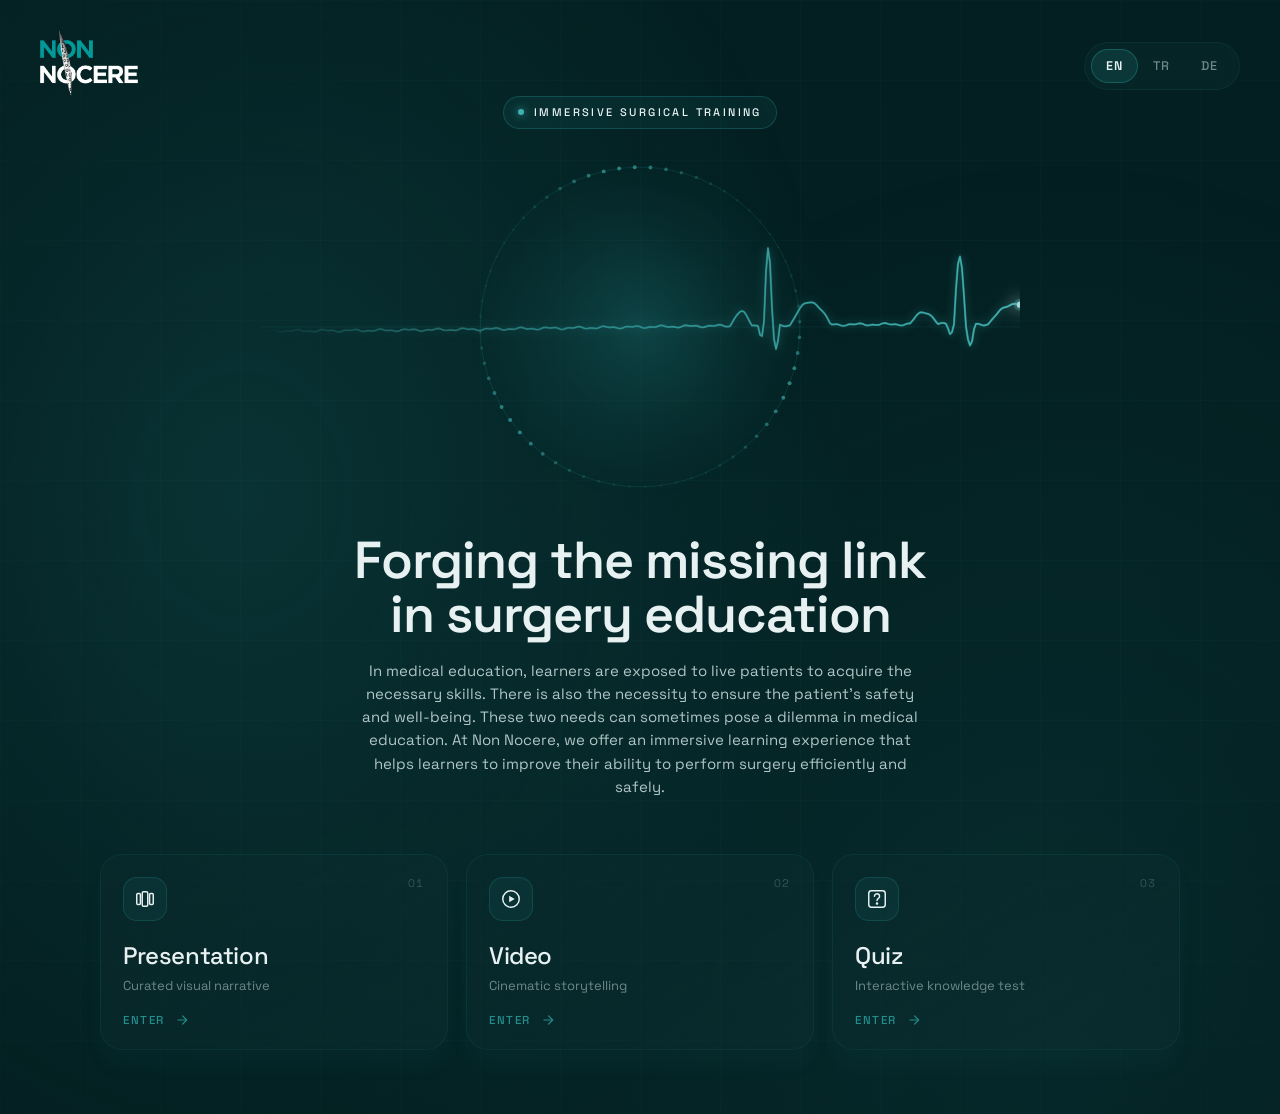
==== index.html @ 7d8c08e9 "Add full project: web app, assets, README, Git LFS setup - Track .glb, .mp4, and model textures via " ====
<!DOCTYPE html>
<html lang="en" data-page="home">
  <head>
    <meta charset="UTF-8" />
    <meta name="viewport" content="width=device-width, initial-scale=1.0" />
    <title>Nonnocere</title>
    <meta name="description" content="Non Nocere — immersive surgical VR training. Forging the missing link in surgery education through realistic, safe, competency-based simulation." />
    <link rel="icon" type="image/png" href="favicon.png" />
    <link rel="preconnect" href="https://fonts.googleapis.com" />
    <link rel="preconnect" href="https://fonts.gstatic.com" crossorigin />
    <link
      href="https://fonts.googleapis.com/css2?family=Space+Grotesk:wght@400;500;600;700&display=swap"
      rel="stylesheet"
    />
    <link rel="stylesheet" href="styles.css" />
  </head>
  <body>
    <div class="ambient">
      <canvas id="ambient-canvas" class="ambient__canvas" aria-hidden="true"></canvas>
      <div class="ambient__grid" aria-hidden="true"></div>
      <div class="ambient__vignette" aria-hidden="true"></div>
    </div>

    <header class="app-header">
      <a href="index.html" class="app-logo" aria-label="Nonnocere">
        <img src="assets/Logo.png" alt="Nonnocere" />
      </a>

      <nav class="lang-switcher" aria-label="Language">
        <button class="lang-pill" data-locale="en" type="button">EN</button>
        <button class="lang-pill" data-locale="tr" type="button">TR</button>
        <button class="lang-pill" data-locale="de" type="button">DE</button>
      </nav>
    </header>

    <main class="home">
      <div class="home__inner">
        <div class="tagline">
          <span class="tagline__dot" aria-hidden="true"></span>
          <span class="tagline__text" data-i18n="tagline">IMMERSIVE SURGICAL TRAINING</span>
        </div>

        <div class="orbital" aria-hidden="true">
          <canvas id="orbital-canvas"></canvas>
          <canvas id="orbital-3d"></canvas>
        </div>

        <h1 class="hero-title" data-i18n="heroTitle">Forging the missing link<br />in surgery education</h1>

        <p class="hero-lead" data-i18n="heroLead">
          In medical education, learners are exposed to live patients to acquire the
          necessary skills. There is also the necessity to ensure the patient's safety
          and well-being. These two needs can sometimes pose a dilemma in medical
          education. At Non Nocere, we offer an immersive learning experience that
          helps learners to improve their ability to perform surgery efficiently and
          safely.
        </p>

        <ul class="menu-grid" role="list">
          <li>
            <a href="presentation.html" class="menu-card" data-index="01">
              <span class="menu-card__index">01</span>
              <span class="menu-card__icon" aria-hidden="true">
                <!-- view_carousel -->
                <svg viewBox="0 0 24 24" fill="none" stroke="currentColor" stroke-width="1.6" stroke-linecap="round" stroke-linejoin="round">
                  <rect x="3" y="6" width="4" height="12" rx="1.2" />
                  <rect x="9" y="4" width="6" height="16" rx="1.4" />
                  <rect x="17" y="6" width="4" height="12" rx="1.2" />
                </svg>
              </span>
              <span class="menu-card__body">
                <span class="menu-card__label" data-i18n="menuPresentation">Presentation</span>
                <span class="menu-card__hint" data-i18n="menuPresentationHint">Curated visual narrative</span>
                <span class="menu-card__action">
                  <span class="menu-card__action-label" data-i18n="enter">ENTER</span>
                  <svg class="menu-card__arrow" viewBox="0 0 24 24" fill="none" stroke="currentColor" stroke-width="2" stroke-linecap="round" stroke-linejoin="round">
                    <path d="M5 12h14" />
                    <path d="m13 5 7 7-7 7" />
                  </svg>
                </span>
              </span>
            </a>
          </li>

          <li>
            <a href="video.html" class="menu-card" data-index="02">
              <span class="menu-card__index">02</span>
              <span class="menu-card__icon" aria-hidden="true">
                <!-- play_circle -->
                <svg viewBox="0 0 24 24" fill="none" stroke="currentColor" stroke-width="1.6" stroke-linecap="round" stroke-linejoin="round">
                  <circle cx="12" cy="12" r="9" />
                  <path d="M10 8.5 16 12l-6 3.5z" fill="currentColor" stroke="none" />
                </svg>
              </span>
              <span class="menu-card__body">
                <span class="menu-card__label" data-i18n="menuVideo">Video</span>
                <span class="menu-card__hint" data-i18n="menuVideoHint">Cinematic storytelling</span>
                <span class="menu-card__action">
                  <span class="menu-card__action-label" data-i18n="enter">ENTER</span>
                  <svg class="menu-card__arrow" viewBox="0 0 24 24" fill="none" stroke="currentColor" stroke-width="2" stroke-linecap="round" stroke-linejoin="round">
                    <path d="M5 12h14" />
                    <path d="m13 5 7 7-7 7" />
                  </svg>
                </span>
              </span>
            </a>
          </li>

          <li>
            <a href="quiz.html" class="menu-card" data-index="03">
              <span class="menu-card__index">03</span>
              <span class="menu-card__icon" aria-hidden="true">
                <!-- quiz -->
                <svg viewBox="0 0 24 24" fill="none" stroke="currentColor" stroke-width="1.6" stroke-linecap="round" stroke-linejoin="round">
                  <rect x="3" y="3" width="18" height="18" rx="3" />
                  <path d="M9.2 9a2.8 2.8 0 1 1 4.4 2.3c-1 .7-1.6 1.2-1.6 2.3" />
                  <circle cx="12" cy="17" r="0.6" fill="currentColor" />
                </svg>
              </span>
              <span class="menu-card__body">
                <span class="menu-card__label" data-i18n="menuQuiz">Quiz</span>
                <span class="menu-card__hint" data-i18n="menuQuizHint">Interactive knowledge test</span>
                <span class="menu-card__action">
                  <span class="menu-card__action-label" data-i18n="enter">ENTER</span>
                  <svg class="menu-card__arrow" viewBox="0 0 24 24" fill="none" stroke="currentColor" stroke-width="2" stroke-linecap="round" stroke-linejoin="round">
                    <path d="M5 12h14" />
                    <path d="m13 5 7 7-7 7" />
                  </svg>
                </span>
              </span>
            </a>
          </li>
        </ul>
      </div>
    </main>

    <script src="app.js"></script>
  </body>
</html>
---- styles.css ----
/* ============================================================
   Nonnocere — Web (HTML/CSS port of the Flutter design)
   ============================================================ */

:root {
  --bg: #041f21;
  --surface: #0a2a2c;
  --surface-elevated: #0f3437;

  --primary: #248e8d;
  --primary-muted: #1a6e6d;
  --primary-glow: #3fb1b0;

  --text-primary: #e8f1f2;
  --text-secondary: #b1c5c6;
  --text-tertiary: #6e8889;

  --border-strong: rgba(36, 142, 141, 0.25);
  --border-subtle: rgba(36, 142, 141, 0.12);
  --border-hairline: rgba(232, 241, 242, 0.08);

  --ease: cubic-bezier(0.22, 1, 0.36, 1);
}

* {
  box-sizing: border-box;
}

html,
body {
  margin: 0;
  padding: 0;
  background: var(--bg);
  color: var(--text-primary);
  font-family: "Space Grotesk", -apple-system, BlinkMacSystemFont, "Segoe UI",
    Roboto, sans-serif;
  font-size: 16px;
  line-height: 1.5;
  -webkit-font-smoothing: antialiased;
  -moz-osx-font-smoothing: grayscale;
  text-rendering: optimizeLegibility;
  min-height: 100%;
}

body {
  min-height: 100vh;
  overflow-x: hidden;
  position: relative;
}

a {
  color: inherit;
  text-decoration: none;
}

button {
  font-family: inherit;
}

/* ============================================================
   Ambient background — radial glows + grid + vignette
   ============================================================ */
.ambient {
  position: fixed;
  inset: 0;
  z-index: 0;
  pointer-events: none;
  background: var(--bg);
}

.ambient__canvas {
  position: absolute;
  inset: 0;
  width: 100%;
  height: 100%;
  display: block;
}

.ambient__grid {
  position: absolute;
  inset: 0;
  background-image:
    linear-gradient(to right, rgba(36, 142, 141, 0.04) 1px, transparent 1px),
    linear-gradient(to bottom, rgba(36, 142, 141, 0.04) 1px, transparent 1px);
  background-size: 80px 80px;
}

.ambient__vignette {
  position: absolute;
  inset: 0;
  background: radial-gradient(
    ellipse at center,
    transparent 55%,
    rgba(4, 31, 33, 0.55) 100%
  );
}

/* ============================================================
   Header (logo + language switcher)
   ============================================================ */
.app-header {
  position: fixed;
  top: 0;
  left: 0;
  right: 0;
  z-index: 10;
  display: flex;
  align-items: center;
  justify-content: space-between;
  padding: 28px 40px;
  pointer-events: none;
}

.app-header > * {
  pointer-events: auto;
}

.app-logo {
  display: inline-flex;
  align-items: center;
}

.app-logo img {
  height: 76px;
  width: auto;
  display: block;
  image-rendering: -webkit-optimize-contrast;
}

.lang-switcher {
  display: inline-flex;
  align-items: center;
  gap: 0;
  padding: 6px;
  border-radius: 40px;
  background: rgba(10, 42, 44, 0.55);
  border: 1px solid var(--border-subtle);
  backdrop-filter: blur(8px);
  -webkit-backdrop-filter: blur(8px);
}

.lang-pill {
  appearance: none;
  border: 1px solid transparent;
  background: transparent;
  color: var(--text-tertiary);
  padding: 8px 14px;
  border-radius: 40px;
  font-size: 12.5px;
  font-weight: 500;
  letter-spacing: 1.2px;
  cursor: pointer;
  transition: background 0.22s var(--ease), color 0.22s var(--ease),
    border-color 0.22s var(--ease);
}

.lang-pill:hover {
  background: rgba(36, 142, 141, 0.08);
  color: var(--text-primary);
}

.lang-pill.is-active {
  background: rgba(36, 142, 141, 0.18);
  border-color: rgba(36, 142, 141, 0.45);
  color: var(--text-primary);
  font-weight: 600;
}

/* ============================================================
   Home screen
   ============================================================ */
.home {
  position: relative;
  z-index: 1;
  min-height: 100vh;
  display: flex;
  align-items: center;
  justify-content: center;
  padding: 96px 64px 64px;
}

.home__inner {
  width: 100%;
  max-width: 1080px;
  display: flex;
  flex-direction: column;
  align-items: center;
  text-align: center;
}

/* Tagline pill */
.tagline {
  display: inline-flex;
  align-items: center;
  gap: 10px;
  padding: 7px 14px;
  border-radius: 40px;
  background: rgba(36, 142, 141, 0.1);
  border: 1px solid rgba(36, 142, 141, 0.35);
}

.tagline__dot {
  width: 6px;
  height: 6px;
  border-radius: 3px;
  background: var(--primary-glow);
  box-shadow: 0 0 8px 0.5px rgba(63, 177, 176, 0.7);
}

.tagline__text {
  font-size: 11px;
  font-weight: 500;
  letter-spacing: 2.4px;
  color: var(--text-primary);
}

/* Orbital core */
.orbital {
  margin: 28px 0 36px;
  width: 100%;
  max-width: 760px;
  height: 340px;
  position: relative;
}

.orbital canvas {
  position: absolute;
  inset: 0;
  width: 100%;
  height: 100%;
  display: block;
}

#orbital-3d {
  z-index: 2;
}

#orbital-canvas {
  z-index: 1;
}

/* Hero text */
.hero-title {
  margin: 0 0 18px;
  max-width: 720px;
  font-size: 52px;
  font-weight: 600;
  line-height: 1.04;
  letter-spacing: -1px;
  color: var(--text-primary);
}

.hero-lead {
  margin: 0 0 56px;
  max-width: 560px;
  color: var(--text-secondary);
  font-size: 15px;
  line-height: 1.55;
}

/* Menu grid */
.menu-grid {
  list-style: none;
  padding: 0;
  margin: 0;
  width: 100%;
  max-width: 1080px;
  display: grid;
  grid-template-columns: repeat(3, 1fr);
  gap: 18px;
  text-align: left;
}

.menu-grid > li {
  display: flex;
}

.menu-card {
  position: relative;
  flex: 1;
  display: flex;
  flex-direction: column;
  justify-content: space-between;
  min-height: 188px;
  padding: 22px 22px 20px;
  border-radius: 22px;
  border: 1px solid var(--border-subtle);
  background: linear-gradient(
    to bottom right,
    rgba(10, 42, 44, 0.55),
    rgba(15, 52, 55, 0.35)
  );
  box-shadow: 0 18px 18px rgba(36, 142, 141, 0.05);
  color: var(--text-primary);
  transition: transform 0.26s var(--ease), border-color 0.26s var(--ease),
    background 0.26s var(--ease), box-shadow 0.26s var(--ease);
  cursor: pointer;
}

.menu-card:hover {
  transform: scale(1.015);
  border-color: rgba(36, 142, 141, 0.55);
  background: linear-gradient(
    to bottom right,
    rgba(36, 142, 141, 0.18),
    rgba(10, 42, 44, 0.65)
  );
  box-shadow: 0 18px 36px rgba(36, 142, 141, 0.18);
}

.menu-card:active {
  transform: scale(0.985);
}

.menu-card__index {
  position: absolute;
  top: 20px;
  right: 22px;
  font-size: 11px;
  letter-spacing: 1.6px;
  font-variant-numeric: tabular-nums;
  color: rgba(110, 136, 137, 0.45);
  transition: color 0.26s var(--ease);
}

.menu-card:hover .menu-card__index {
  color: rgba(110, 136, 137, 0.9);
}

.menu-card__icon {
  width: 44px;
  height: 44px;
  display: inline-flex;
  align-items: center;
  justify-content: center;
  border-radius: 14px;
  background: rgba(36, 142, 141, 0.1);
  border: 1px solid rgba(36, 142, 141, 0.25);
  color: var(--text-primary);
  transition: background 0.26s var(--ease), border-color 0.26s var(--ease);
}

.menu-card__icon svg {
  width: 22px;
  height: 22px;
}

.menu-card:hover .menu-card__icon {
  background: rgba(36, 142, 141, 0.18);
  border-color: rgba(36, 142, 141, 0.5);
}

.menu-card__body {
  display: flex;
  flex-direction: column;
  margin-top: 22px;
}

.menu-card__label {
  font-size: 24px;
  font-weight: 500;
  letter-spacing: -0.4px;
  line-height: 1.1;
  color: var(--text-primary);
}

.menu-card__hint {
  margin-top: 6px;
  font-size: 13px;
  color: var(--text-tertiary);
  line-height: 1.55;
}

.menu-card__action {
  margin-top: 16px;
  display: inline-flex;
  align-items: center;
  gap: 10px;
  color: var(--primary);
  transition: color 0.24s var(--ease);
}

.menu-card:hover .menu-card__action {
  color: var(--text-primary);
}

.menu-card__action-label {
  font-size: 11.5px;
  font-weight: 500;
  letter-spacing: 1.6px;
  text-transform: uppercase;
}

.menu-card__arrow {
  width: 14px;
  height: 14px;
  transition: transform 0.24s var(--ease);
}

.menu-card:hover .menu-card__arrow {
  transform: translateX(4px);
}

/* ============================================================
   Stage screens (presentation / video / quiz)
   ============================================================ */
.stage {
  position: relative;
  z-index: 1;
  min-height: 100vh;
  display: flex;
  flex-direction: column;
  padding: 112px 64px 56px;
  max-width: 1280px;
  margin: 0 auto;
}

.back-button {
  align-self: flex-start;
  display: inline-flex;
  align-items: center;
  gap: 10px;
  padding: 10px 16px;
  border-radius: 40px;
  border: 1px solid var(--border-subtle);
  background: transparent;
  color: var(--text-primary);
  font-size: 11.5px;
  font-weight: 500;
  letter-spacing: 1.6px;
  text-transform: uppercase;
  cursor: pointer;
  transition: background 0.22s var(--ease), border-color 0.22s var(--ease);
}

.back-button:hover {
  background: rgba(36, 142, 141, 0.12);
  border-color: rgba(36, 142, 141, 0.5);
}

.back-button__icon {
  width: 14px;
  height: 14px;
  transition: transform 0.22s var(--ease);
}

.back-button:hover .back-button__icon {
  transform: translateX(-4px);
}

.stage__head {
  display: flex;
  align-items: flex-start;
  gap: 18px;
  margin-top: 28px;
}

.stage__icon {
  flex-shrink: 0;
  width: 56px;
  height: 56px;
  display: inline-flex;
  align-items: center;
  justify-content: center;
  border-radius: 16px;
  background: rgba(36, 142, 141, 0.14);
  border: 1px solid rgba(36, 142, 141, 0.4);
  color: var(--text-primary);
}

.stage__icon svg {
  width: 26px;
  height: 26px;
}

.stage__heading {
  display: flex;
  flex-direction: column;
  min-width: 0;
}

.stage__index {
  font-size: 11px;
  letter-spacing: 2.4px;
  color: var(--primary);
  font-weight: 500;
}

.stage__title {
  margin: 6px 0 0;
  font-size: 56px;
  font-weight: 600;
  letter-spacing: -1px;
  line-height: 1.04;
  color: var(--text-primary);
}

.stage__description {
  margin: 18px 0 40px;
  max-width: 620px;
  font-size: 15px;
  color: var(--text-secondary);
  line-height: 1.55;
}

.stage__placeholder {
  position: relative;
  flex: 1;
  min-height: 320px;
  border-radius: 28px;
  border: 1px solid var(--border-subtle);
  background: linear-gradient(
    to bottom right,
    rgba(10, 42, 44, 0.55),
    rgba(15, 52, 55, 0.25)
  );
  overflow: hidden;
}

.stage__stripes {
  position: absolute;
  inset: 0;
  background-image: repeating-linear-gradient(
    135deg,
    rgba(36, 142, 141, 0.05) 0,
    rgba(36, 142, 141, 0.05) 1px,
    transparent 1px,
    transparent 24px
  );
  pointer-events: none;
}

.stage__placeholder-inner {
  position: relative;
  height: 100%;
  display: flex;
  flex-direction: column;
  align-items: center;
  justify-content: center;
  text-align: center;
  padding: 40px 24px;
}

.badge {
  display: inline-block;
  padding: 7px 14px;
  border-radius: 40px;
  background: rgba(36, 142, 141, 0.12);
  border: 1px solid rgba(36, 142, 141, 0.4);
  color: var(--text-primary);
  font-size: 11px;
  font-weight: 500;
  letter-spacing: 2.2px;
  text-transform: uppercase;
}

.stage__message {
  margin: 18px 0 0;
  max-width: 560px;
  font-size: 18px;
  font-weight: 500;
  letter-spacing: -0.2px;
  color: var(--text-secondary);
  line-height: 1.45;
}

/* ============================================================
   Quiz screen
   ============================================================ */
.stage--quiz {
  padding-bottom: 80px;
}

.quiz {
  margin-top: 28px;
  border-radius: 28px;
  padding: 36px 36px 28px;
  border: 1px solid var(--border-subtle);
  background: linear-gradient(
    to bottom right,
    rgba(10, 42, 44, 0.55),
    rgba(15, 52, 55, 0.3)
  );
  box-shadow: 0 24px 60px rgba(4, 31, 33, 0.45);
  display: flex;
  flex-direction: column;
}

.quiz__meta {
  display: flex;
  flex-direction: column;
  gap: 14px;
  margin-bottom: 28px;
}

.quiz__counter {
  display: flex;
  align-items: baseline;
  justify-content: space-between;
  gap: 12px;
  font-size: 11.5px;
  font-weight: 500;
  letter-spacing: 2px;
  text-transform: uppercase;
  color: var(--text-tertiary);
}

.quiz__counter-numbers {
  display: inline-flex;
  align-items: baseline;
  gap: 4px;
  font-variant-numeric: tabular-nums;
  color: var(--text-primary);
  font-size: 13px;
  letter-spacing: 1.4px;
}

.quiz__counter-sep {
  color: var(--text-tertiary);
}

.quiz__progress {
  position: relative;
  width: 100%;
  height: 3px;
  border-radius: 3px;
  background: rgba(36, 142, 141, 0.12);
  overflow: hidden;
}

.quiz__progress-fill {
  position: absolute;
  inset: 0 auto 0 0;
  width: 0%;
  background: linear-gradient(
    to right,
    var(--primary),
    var(--primary-glow)
  );
  box-shadow: 0 0 12px rgba(63, 177, 176, 0.55);
  transition: width 0.4s var(--ease);
}

.quiz__question {
  margin: 0 0 28px;
  font-size: 28px;
  font-weight: 600;
  line-height: 1.22;
  letter-spacing: -0.5px;
  color: var(--text-primary);
  min-height: 1.22em;
}

.quiz__options {
  list-style: none;
  padding: 0;
  margin: 0 0 32px;
  display: flex;
  flex-direction: column;
  gap: 10px;
}

.quiz-option {
  width: 100%;
  text-align: left;
  display: flex;
  align-items: center;
  gap: 14px;
  padding: 16px 18px;
  border-radius: 16px;
  border: 1px solid var(--border-subtle);
  background: rgba(10, 42, 44, 0.35);
  color: var(--text-primary);
  font-size: 15px;
  font-weight: 500;
  line-height: 1.4;
  letter-spacing: -0.1px;
  cursor: pointer;
  transition: background 0.22s var(--ease), border-color 0.22s var(--ease),
    transform 0.22s var(--ease), color 0.22s var(--ease);
}

.quiz-option:hover {
  border-color: rgba(36, 142, 141, 0.45);
  background: rgba(36, 142, 141, 0.08);
  transform: translateX(2px);
}

.quiz-option:focus-visible {
  outline: 2px solid var(--primary-glow);
  outline-offset: 2px;
}

.quiz-option__marker {
  flex-shrink: 0;
  width: 28px;
  height: 28px;
  border-radius: 8px;
  border: 1px solid rgba(36, 142, 141, 0.35);
  background: rgba(36, 142, 141, 0.08);
  display: inline-flex;
  align-items: center;
  justify-content: center;
  font-size: 12px;
  letter-spacing: 1px;
  font-weight: 600;
  color: var(--primary);
  transition: background 0.22s var(--ease), border-color 0.22s var(--ease),
    color 0.22s var(--ease);
}

.quiz-option__label {
  flex: 1;
  min-width: 0;
}

.quiz-option__check {
  flex-shrink: 0;
  width: 18px;
  height: 18px;
  color: var(--primary-glow);
  opacity: 0;
  transform: scale(0.7);
  transition: opacity 0.22s var(--ease), transform 0.22s var(--ease);
}

.quiz-option.is-selected {
  border-color: rgba(36, 142, 141, 0.6);
  background: rgba(36, 142, 141, 0.16);
}

.quiz-option.is-selected .quiz-option__marker {
  background: var(--primary);
  border-color: var(--primary);
  color: var(--text-primary);
}

.quiz-option.is-selected .quiz-option__check {
  opacity: 1;
  transform: scale(1);
}

.quiz__nav {
  display: flex;
  align-items: center;
  justify-content: space-between;
  gap: 12px;
  padding-top: 22px;
  border-top: 1px solid var(--border-hairline);
}

.quiz-btn {
  appearance: none;
  display: inline-flex;
  align-items: center;
  gap: 10px;
  padding: 12px 22px;
  border-radius: 40px;
  border: 1px solid transparent;
  font-size: 11.5px;
  font-weight: 600;
  letter-spacing: 1.6px;
  text-transform: uppercase;
  cursor: pointer;
  background: transparent;
  color: var(--text-primary);
  transition: background 0.22s var(--ease), border-color 0.22s var(--ease),
    color 0.22s var(--ease), opacity 0.22s var(--ease), transform 0.22s var(--ease);
}

.quiz-btn svg {
  width: 14px;
  height: 14px;
}

.quiz-btn:disabled,
.quiz-btn[disabled] {
  opacity: 0.35;
  cursor: not-allowed;
}

.quiz-btn--ghost {
  border-color: var(--border-subtle);
  color: var(--text-secondary);
}

.quiz-btn--ghost:not(:disabled):hover {
  border-color: rgba(36, 142, 141, 0.5);
  background: rgba(36, 142, 141, 0.1);
  color: var(--text-primary);
}

.quiz-btn--ghost:not(:disabled):hover svg:first-child {
  transform: translateX(-3px);
}

.quiz-btn--primary {
  background: linear-gradient(
    to right,
    rgba(36, 142, 141, 0.85),
    rgba(63, 177, 176, 0.85)
  );
  color: var(--bg);
  border-color: rgba(63, 177, 176, 0.65);
  box-shadow: 0 8px 24px rgba(36, 142, 141, 0.3);
}

.quiz-btn--primary:not(:disabled):hover {
  transform: translateY(-1px);
  box-shadow: 0 12px 28px rgba(36, 142, 141, 0.4);
}

.quiz-btn--primary:not(:disabled):hover svg:last-child {
  transform: translateX(3px);
}

.quiz-btn svg {
  transition: transform 0.22s var(--ease);
}

.quiz[hidden],
.quiz-result[hidden] {
  display: none !important;
}

/* Result */
.quiz-result {
  margin-top: 28px;
  border-radius: 28px;
  padding: 56px 36px;
  border: 1px solid var(--border-subtle);
  background: linear-gradient(
    to bottom right,
    rgba(10, 42, 44, 0.55),
    rgba(15, 52, 55, 0.3)
  );
  box-shadow: 0 24px 60px rgba(4, 31, 33, 0.45);
  text-align: center;
  display: flex;
  flex-direction: column;
  align-items: center;
}

.quiz-result__icon {
  margin: 28px 0 18px;
  width: 96px;
  height: 96px;
  border-radius: 50%;
  display: inline-flex;
  align-items: center;
  justify-content: center;
  background: rgba(36, 142, 141, 0.12);
  border: 1px solid rgba(63, 177, 176, 0.45);
  color: var(--primary-glow);
  box-shadow:
    0 0 0 6px rgba(63, 177, 176, 0.06),
    0 18px 40px rgba(36, 142, 141, 0.2);
}

.quiz-result__icon svg {
  width: 48px;
  height: 48px;
}

.quiz-result__title {
  margin: 6px 0 14px;
  font-size: 36px;
  font-weight: 600;
  color: var(--text-primary);
  letter-spacing: -0.8px;
  background: linear-gradient(
    to bottom,
    var(--text-primary),
    var(--primary-glow)
  );
  -webkit-background-clip: text;
  background-clip: text;
  -webkit-text-fill-color: transparent;
}

.quiz-result__message {
  margin: 0 0 36px;
  max-width: 480px;
  font-size: 15px;
  line-height: 1.6;
  color: var(--text-secondary);
}

.quiz-result__actions {
  display: flex;
  gap: 12px;
  flex-wrap: wrap;
  justify-content: center;
}

/* ============================================================
   Gallery (presentations / videos)
   ============================================================ */
.gallery {
  margin-top: 24px;
}

.gallery__empty {
  border-radius: 24px;
  border: 1px dashed rgba(36, 142, 141, 0.35);
  background: rgba(10, 42, 44, 0.35);
  padding: 56px 32px;
  text-align: center;
  color: var(--text-tertiary);
  font-size: 14px;
  line-height: 1.6;
}

.gallery__grid {
  list-style: none;
  padding: 0;
  margin: 0;
  display: grid;
  grid-template-columns: repeat(auto-fill, minmax(280px, 1fr));
  gap: 18px;
}

.gallery-card {
  appearance: none;
  display: flex;
  flex-direction: column;
  text-align: left;
  width: 100%;
  padding: 0;
  border-radius: 22px;
  overflow: hidden;
  border: 1px solid var(--border-subtle);
  background: linear-gradient(
    to bottom right,
    rgba(10, 42, 44, 0.55),
    rgba(15, 52, 55, 0.3)
  );
  color: var(--text-primary);
  cursor: pointer;
  transition: transform 0.26s var(--ease), border-color 0.26s var(--ease),
    box-shadow 0.26s var(--ease);
  position: relative;
}

.gallery-card:hover {
  transform: translateY(-3px);
  border-color: rgba(36, 142, 141, 0.55);
  box-shadow: 0 22px 44px rgba(36, 142, 141, 0.22);
}

.gallery-card__thumb {
  display: block;
  position: relative;
  aspect-ratio: 16 / 10;
  background: linear-gradient(
    135deg,
    rgba(36, 142, 141, 0.22),
    rgba(15, 52, 55, 0.6)
  );
  border-bottom: 1px solid var(--border-subtle);
  overflow: hidden;
}

.gallery-card__thumb img,
.gallery-card__thumb video {
  position: absolute;
  inset: 0;
  width: 100%;
  height: 100%;
  object-fit: cover;
  display: block;
}

.gallery-card__play {
  position: absolute;
  inset: 0;
  display: flex;
  align-items: center;
  justify-content: center;
  background: linear-gradient(
    to bottom,
    rgba(4, 31, 33, 0.0),
    rgba(4, 31, 33, 0.4)
  );
  color: var(--text-primary);
  pointer-events: none;
}

.gallery-card__play svg {
  width: 56px;
  height: 56px;
  background: rgba(36, 142, 141, 0.85);
  border-radius: 50%;
  padding: 12px 10px 12px 14px;
  box-shadow: 0 12px 32px rgba(4, 31, 33, 0.6);
  border: 1px solid rgba(63, 177, 176, 0.5);
}

.gallery-card__doc {
  position: absolute;
  inset: 0;
  display: flex;
  align-items: center;
  justify-content: center;
  color: rgba(63, 177, 176, 0.65);
}

.gallery-card__doc svg {
  width: 64px;
  height: 64px;
}

.gallery-card__thumb[data-kind="pdf"] {
  background-image: repeating-linear-gradient(
    135deg,
    rgba(36, 142, 141, 0.06) 0,
    rgba(36, 142, 141, 0.06) 1px,
    transparent 1px,
    transparent 18px
  );
}

.gallery-card__body {
  display: flex;
  flex-direction: column;
  gap: 4px;
  padding: 16px 18px 8px;
}

.gallery-card__title {
  font-size: 16px;
  font-weight: 500;
  letter-spacing: -0.2px;
  color: var(--text-primary);
  line-height: 1.3;
  display: -webkit-box;
  -webkit-line-clamp: 2;
  -webkit-box-orient: vertical;
  overflow: hidden;
}

.gallery-card__meta {
  font-size: 10.5px;
  font-weight: 600;
  letter-spacing: 1.6px;
  color: var(--text-tertiary);
  text-transform: uppercase;
}

.gallery-card__action {
  margin: 0 18px 16px;
  align-self: flex-start;
  display: inline-flex;
  align-items: center;
  font-size: 11px;
  font-weight: 600;
  letter-spacing: 1.6px;
  color: var(--primary);
  padding-top: 8px;
  border-top: 1px solid var(--border-hairline);
  width: calc(100% - 36px);
  transition: color 0.22s var(--ease);
}

.gallery-card:hover .gallery-card__action {
  color: var(--text-primary);
}

/* ============================================================
   Slideshow (single-slide presenter)
   ============================================================ */
.slideshow {
  position: relative;
  margin-top: 24px;
  border-radius: 28px;
  border: 1px solid var(--border-subtle);
  background: linear-gradient(
    to bottom right,
    rgba(10, 42, 44, 0.55),
    rgba(15, 52, 55, 0.3)
  );
  box-shadow: 0 24px 60px rgba(4, 31, 33, 0.45);
  padding: 24px 24px 18px;
  user-select: none;
}

.slideshow__viewport {
  position: relative;
  width: 100%;
  aspect-ratio: 16 / 9;
  border-radius: 18px;
  overflow: hidden;
  background: #000;
  box-shadow: inset 0 0 0 1px rgba(232, 241, 242, 0.06);
}

.slideshow__slide {
  position: absolute;
  inset: 0;
  display: flex;
  align-items: center;
  justify-content: center;
  background: #000;
  opacity: 0;
  visibility: hidden;
  transition: opacity 0.45s var(--ease), visibility 0s linear 0.45s;
}

.slideshow__slide.is-active {
  opacity: 1;
  visibility: visible;
  transition: opacity 0.45s var(--ease);
  z-index: 1;
}

.slideshow__slide img,
.slideshow__slide video {
  width: 100%;
  height: 100%;
  object-fit: contain;
  display: block;
  background: #000;
}

.slideshow__slide iframe {
  width: 100%;
  height: 100%;
  border: 0;
  background: #fff;
}

.slideshow__slide a {
  color: var(--text-primary);
  padding: 16px 28px;
  border-radius: 40px;
  border: 1px solid var(--border-subtle);
  font-size: 13px;
  letter-spacing: 1.4px;
  text-transform: uppercase;
}

/* Side nav arrows — overlap viewport, centered vertically */
.slideshow__nav {
  position: absolute;
  top: 50%;
  transform: translateY(-50%);
  width: 56px;
  height: 56px;
  border-radius: 50%;
  border: 1px solid var(--border-subtle);
  background: rgba(10, 42, 44, 0.78);
  color: var(--text-primary);
  display: inline-flex;
  align-items: center;
  justify-content: center;
  cursor: pointer;
  z-index: 5;
  backdrop-filter: blur(8px);
  -webkit-backdrop-filter: blur(8px);
  box-shadow: 0 12px 28px rgba(4, 31, 33, 0.55);
  transition: background 0.22s var(--ease), border-color 0.22s var(--ease),
    transform 0.22s var(--ease), opacity 0.22s var(--ease);
}

.slideshow__nav:hover {
  background: rgba(36, 142, 141, 0.65);
  border-color: rgba(63, 177, 176, 0.6);
  transform: translateY(-50%) scale(1.06);
}

.slideshow__nav:active {
  transform: translateY(-50%) scale(0.96);
}

.slideshow__nav svg {
  width: 22px;
  height: 22px;
}

.slideshow__nav--prev {
  left: 12px;
}

.slideshow__nav--next {
  right: 12px;
}

.slideshow__nav[hidden] {
  display: none;
}

/* Fullscreen toggle (top-right of slideshow) */
.slideshow__fullscreen {
  position: absolute;
  top: 36px;
  right: 36px;
  width: 40px;
  height: 40px;
  border-radius: 12px;
  border: 1px solid var(--border-subtle);
  background: rgba(10, 42, 44, 0.72);
  color: var(--text-primary);
  display: inline-flex;
  align-items: center;
  justify-content: center;
  cursor: pointer;
  z-index: 6;
  backdrop-filter: blur(8px);
  -webkit-backdrop-filter: blur(8px);
  opacity: 0;
  transform: translateY(-4px);
  transition: background 0.22s var(--ease), border-color 0.22s var(--ease),
    transform 0.22s var(--ease), opacity 0.22s var(--ease);
}

.slideshow:hover .slideshow__fullscreen,
.slideshow__fullscreen:focus-visible,
.slideshow.is-fullscreen .slideshow__fullscreen {
  opacity: 1;
  transform: translateY(0);
}

.slideshow__fullscreen:hover {
  background: rgba(36, 142, 141, 0.6);
  border-color: rgba(63, 177, 176, 0.6);
}

.slideshow__fullscreen svg {
  width: 18px;
  height: 18px;
}

.slideshow__fs-exit { display: none; }
.slideshow.is-fullscreen .slideshow__fs-enter { display: none; }
.slideshow.is-fullscreen .slideshow__fs-exit  { display: inline; }

/* Fullscreen layout — element fills the viewport */
.slideshow.is-fullscreen,
.slideshow:fullscreen {
  position: fixed;
  inset: 0;
  width: 100vw;
  height: 100vh;
  margin: 0;
  padding: 0;
  border-radius: 0;
  border: 0;
  background: #000;
  box-shadow: none;
  z-index: 1000;
  display: flex;
  flex-direction: column;
}

.slideshow.is-fullscreen .slideshow__viewport {
  flex: 1;
  width: 100%;
  height: 100%;
  aspect-ratio: auto;
  border-radius: 0;
  box-shadow: none;
}

.slideshow.is-fullscreen .slideshow__slide img,
.slideshow.is-fullscreen .slideshow__slide video {
  object-fit: contain;
}

.slideshow.is-fullscreen .slideshow__nav {
  width: 64px;
  height: 64px;
}

.slideshow.is-fullscreen .slideshow__nav--prev { left: 28px; }
.slideshow.is-fullscreen .slideshow__nav--next { right: 28px; }

.slideshow.is-fullscreen .slideshow__fullscreen {
  top: 24px;
  right: 24px;
}

.slideshow.is-fullscreen .slideshow__footer {
  position: absolute;
  bottom: 0;
  left: 0;
  right: 0;
  padding: 18px 32px 22px;
  margin: 0;
  background: linear-gradient(
    to top,
    rgba(0, 0, 0, 0.72),
    rgba(0, 0, 0, 0)
  );
  pointer-events: none;
}

.slideshow.is-fullscreen .slideshow__footer * {
  pointer-events: auto;
}

/* Footer: counter + dots + title */
.slideshow__footer {
  margin-top: 18px;
  display: grid;
  grid-template-columns: auto 1fr auto;
  align-items: center;
  gap: 18px;
}

.slideshow__counter {
  font-size: 12px;
  font-weight: 600;
  letter-spacing: 1.6px;
  font-variant-numeric: tabular-nums;
  color: var(--text-tertiary);
}

.slideshow__counter-sep {
  margin: 0 4px;
}

.slideshow__dots {
  display: inline-flex;
  align-items: center;
  justify-content: center;
  gap: 8px;
  flex-wrap: wrap;
}

.slideshow__dot {
  appearance: none;
  border: 0;
  width: 8px;
  height: 8px;
  border-radius: 50%;
  background: rgba(232, 241, 242, 0.18);
  cursor: pointer;
  padding: 0;
  transition: background 0.22s var(--ease), width 0.22s var(--ease);
}

.slideshow__dot:hover {
  background: rgba(232, 241, 242, 0.35);
}

.slideshow__dot.is-active {
  background: var(--primary-glow);
  width: 22px;
  border-radius: 4px;
  box-shadow: 0 0 8px rgba(63, 177, 176, 0.6);
}

.slideshow__title {
  font-size: 12.5px;
  letter-spacing: 1.2px;
  color: var(--text-secondary);
  text-transform: uppercase;
  font-weight: 500;
  text-align: right;
  max-width: 280px;
  overflow: hidden;
  text-overflow: ellipsis;
  white-space: nowrap;
}

.slideshow__empty {
  position: absolute;
  inset: 24px;
  border-radius: 18px;
  border: 1px dashed rgba(36, 142, 141, 0.35);
  background: rgba(10, 42, 44, 0.35);
  display: flex;
  align-items: center;
  justify-content: center;
  text-align: center;
  padding: 32px;
  color: var(--text-tertiary);
  font-size: 14px;
  line-height: 1.6;
  z-index: 10;
}

.slideshow__empty[hidden] {
  display: none;
}

/* ============================================================
   Viewer modal (full-screen overlay)
   ============================================================ */
.viewer {
  position: fixed;
  inset: 0;
  z-index: 100;
  background: rgba(2, 18, 19, 0.86);
  backdrop-filter: blur(14px);
  -webkit-backdrop-filter: blur(14px);
  display: flex;
  flex-direction: column;
  align-items: center;
  justify-content: center;
  padding: 48px 32px 24px;
  animation: viewer-in 0.28s var(--ease);
}

.viewer[hidden] {
  display: none !important;
}

@keyframes viewer-in {
  from { opacity: 0; backdrop-filter: blur(0px); }
  to   { opacity: 1; }
}

.viewer__close {
  position: absolute;
  top: 18px;
  right: 18px;
  width: 44px;
  height: 44px;
  border-radius: 50%;
  background: rgba(10, 42, 44, 0.8);
  border: 1px solid var(--border-subtle);
  color: var(--text-primary);
  display: inline-flex;
  align-items: center;
  justify-content: center;
  cursor: pointer;
  transition: background 0.22s var(--ease), border-color 0.22s var(--ease),
    transform 0.22s var(--ease);
}

.viewer__close:hover {
  background: rgba(36, 142, 141, 0.25);
  border-color: rgba(36, 142, 141, 0.6);
  transform: rotate(90deg);
}

.viewer__close svg {
  width: 18px;
  height: 18px;
}

.viewer__stage {
  flex: 1;
  width: 100%;
  max-width: 1200px;
  display: flex;
  align-items: center;
  justify-content: center;
  min-height: 0;
}

.viewer__image,
.viewer__video {
  max-width: 100%;
  max-height: 100%;
  border-radius: 16px;
  box-shadow: 0 30px 80px rgba(0, 0, 0, 0.6);
  background: #000;
}

.viewer__pdf {
  width: 100%;
  height: 100%;
  border: 0;
  border-radius: 16px;
  background: #fff;
  box-shadow: 0 30px 80px rgba(0, 0, 0, 0.6);
}

.viewer__caption {
  margin: 18px 0 0;
  font-size: 13px;
  letter-spacing: 1.4px;
  text-transform: uppercase;
  color: var(--text-secondary);
}

.viewer__download {
  padding: 18px 28px;
  border-radius: 40px;
  background: var(--primary);
  color: var(--bg);
  font-weight: 600;
  letter-spacing: 1.4px;
  text-transform: uppercase;
}

/* ============================================================
   Responsive — match Flutter breakpoints (980 / 720)
   ============================================================ */
@media (max-width: 980px) {
  .home {
    padding: 96px 40px 56px;
  }

  .orbital {
    max-width: 620px;
    height: 280px;
  }

  .hero-title {
    font-size: 42px;
  }

  .stage__title {
    font-size: 48px;
  }
}

@media (max-width: 720px) {
  .app-header {
    padding: 18px 20px;
  }

  .app-logo img {
    height: 56px;
  }

  .home {
    padding: 88px 24px 40px;
  }

  .orbital {
    max-width: 460px;
    height: 220px;
    margin: 22px 0 28px;
  }

  .hero-title {
    font-size: 32px;
    letter-spacing: -0.6px;
  }

  .hero-lead {
    font-size: 14px;
    margin-bottom: 44px;
  }

  .menu-grid {
    grid-template-columns: 1fr;
    max-width: 420px;
    gap: 14px;
  }

  .stage {
    padding: 96px 24px 40px;
  }

  .stage__head {
    gap: 14px;
  }

  .stage__icon {
    width: 48px;
    height: 48px;
    border-radius: 14px;
  }

  .stage__icon svg {
    width: 22px;
    height: 22px;
  }

  .stage__title {
    font-size: 40px;
  }

  .stage__description {
    margin-bottom: 32px;
    font-size: 14px;
  }

  .quiz {
    padding: 24px 22px 20px;
    border-radius: 22px;
  }

  .quiz__question {
    font-size: 22px;
    margin-bottom: 22px;
  }

  .quiz-option {
    padding: 14px 14px;
    font-size: 14px;
    gap: 12px;
  }

  .quiz-option__marker {
    width: 26px;
    height: 26px;
  }

  .quiz__nav {
    flex-direction: row;
    gap: 8px;
  }

  .quiz-btn {
    padding: 11px 16px;
    font-size: 11px;
    letter-spacing: 1.4px;
    gap: 8px;
    flex: 1;
    justify-content: center;
  }

  .quiz-result {
    padding: 40px 22px;
    border-radius: 22px;
  }

  .quiz-result__icon {
    width: 80px;
    height: 80px;
  }

  .quiz-result__icon svg {
    width: 40px;
    height: 40px;
  }

  .quiz-result__title {
    font-size: 28px;
  }

  .gallery__grid {
    grid-template-columns: 1fr;
    gap: 14px;
  }

  .slideshow {
    padding: 14px 14px 14px;
    border-radius: 22px;
  }

  .slideshow__nav {
    width: 44px;
    height: 44px;
  }

  .slideshow__nav--prev {
    left: 8px;
  }

  .slideshow__nav--next {
    right: 8px;
  }

  .slideshow__nav svg {
    width: 18px;
    height: 18px;
  }

  .slideshow__footer {
    grid-template-columns: 1fr;
    text-align: center;
    gap: 10px;
  }

  .slideshow__title {
    text-align: center;
    max-width: none;
  }

  /* Touch devices: fullscreen button always visible */
  .slideshow__fullscreen {
    top: 22px;
    right: 22px;
    opacity: 1;
    transform: none;
  }

  .viewer {
    padding: 56px 16px 18px;
  }

  .viewer__close {
    top: 12px;
    right: 12px;
    width: 40px;
    height: 40px;
  }
}

@media (max-width: 480px) {
  .lang-pill {
    padding: 7px 11px;
    font-size: 11.5px;
  }
}

/* Reduced motion */
@media (prefers-reduced-motion: reduce) {
  *,
  *::before,
  *::after {
    animation-duration: 0.001ms !important;
    animation-iteration-count: 1 !important;
    transition-duration: 0.001ms !important;
  }
}
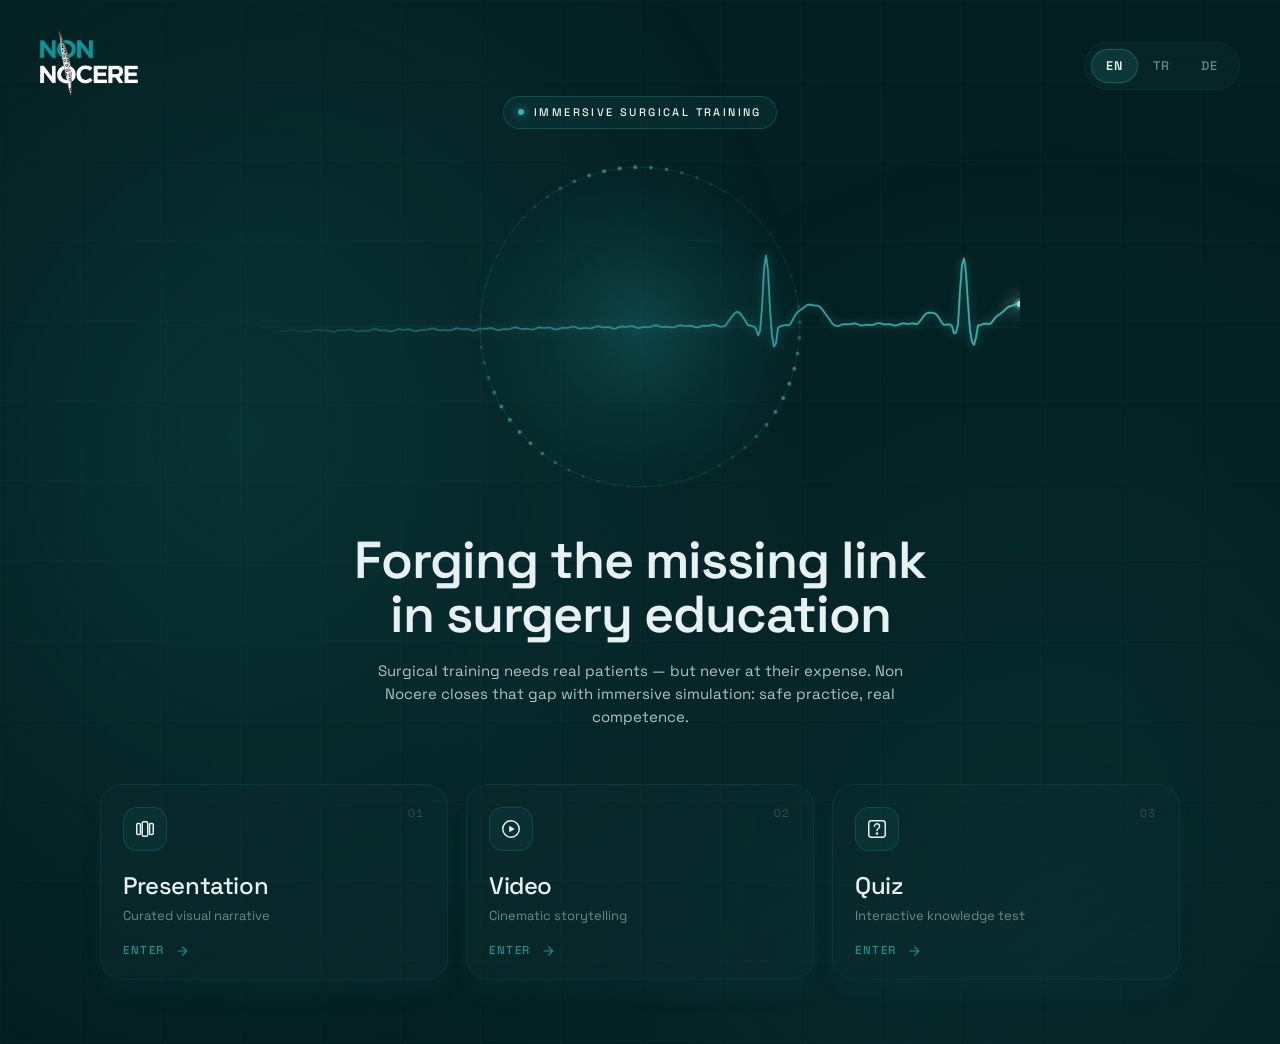
==== commit 1e9927c1: "Tighten hero lead copy across EN/TR/DE Compress the four-sentence paragraph to a single beat in each" ====
--- a/index.html
+++ b/index.html
@@ -48,12 +48,9 @@
         <h1 class="hero-title" data-i18n="heroTitle">Forging the missing link<br />in surgery education</h1>
 
         <p class="hero-lead" data-i18n="heroLead">
-          In medical education, learners are exposed to live patients to acquire the
-          necessary skills. There is also the necessity to ensure the patient's safety
-          and well-being. These two needs can sometimes pose a dilemma in medical
-          education. At Non Nocere, we offer an immersive learning experience that
-          helps learners to improve their ability to perform surgery efficiently and
-          safely.
+          Surgical training needs real patients — but never at their expense.
+          Non Nocere closes that gap with immersive simulation: safe practice,
+          real competence.
         </p>
 
         <ul class="menu-grid" role="list">
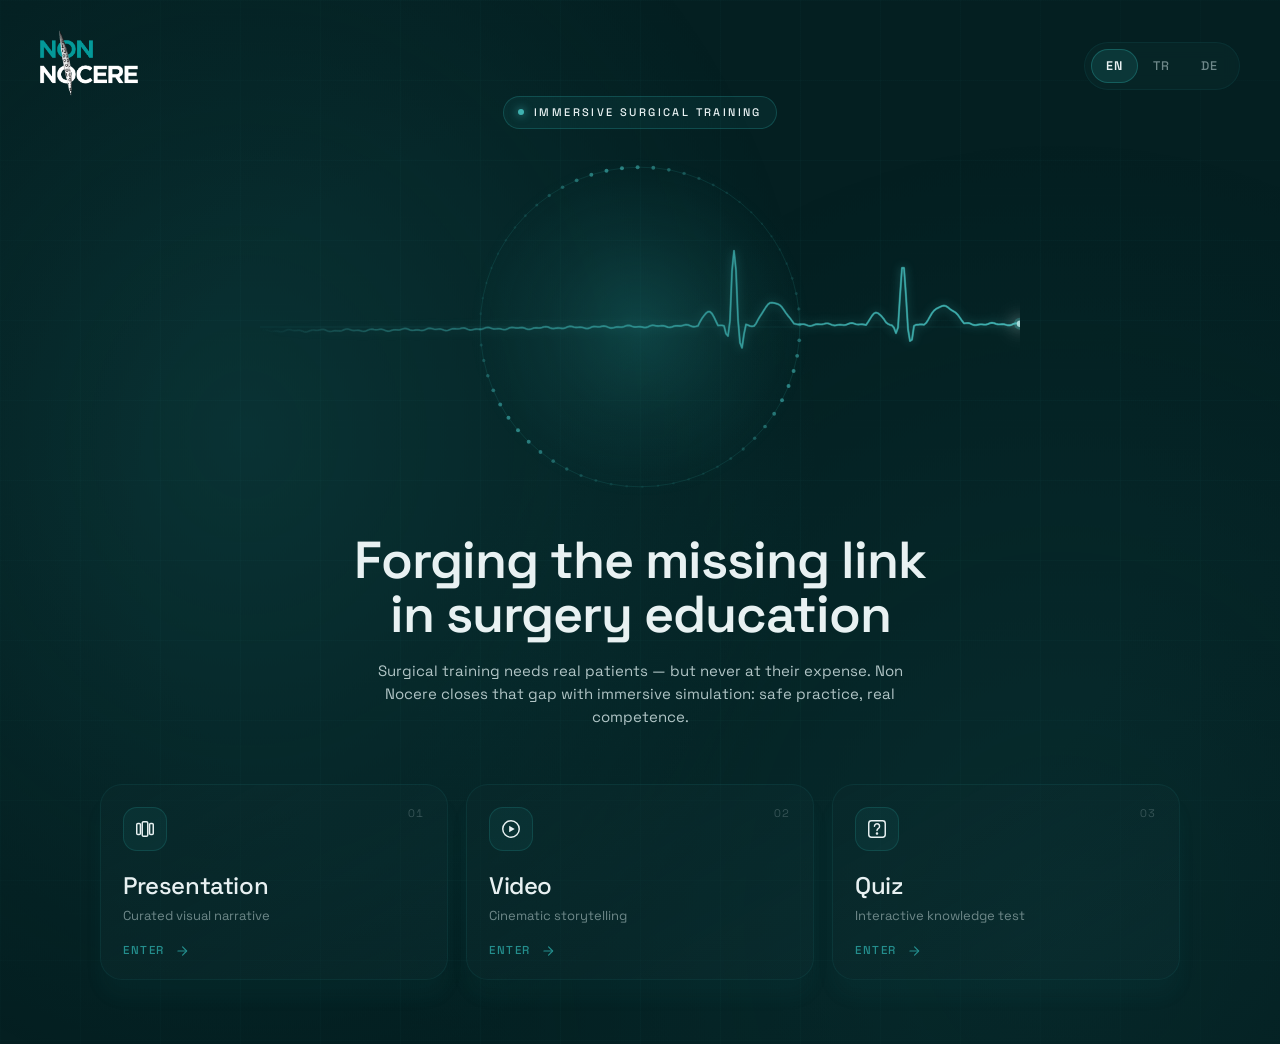
==== commit f2c65f01: "Vendor three.js + tighten render path for embedded webviews Embedded Chromium builds (Unity Vuplex e" ====
--- a/index.html
+++ b/index.html
@@ -13,6 +13,12 @@
       rel="stylesheet"
     />
     <link rel="stylesheet" href="styles.css" />
+
+    <!-- Warm the cache for the hero 3D scene so the model pops in fast. -->
+    <link rel="modulepreload" href="vendor/three/three.module.min.js" />
+    <link rel="modulepreload" href="vendor/three/addons/loaders/GLTFLoader.js" />
+    <link rel="modulepreload" href="vendor/three/addons/environments/RoomEnvironment.js" />
+    <link rel="preload" as="fetch" type="model/gltf-binary" crossorigin="anonymous" href="assets/models/Model.glb?v=2" />
   </head>
   <body>
     <div class="ambient">
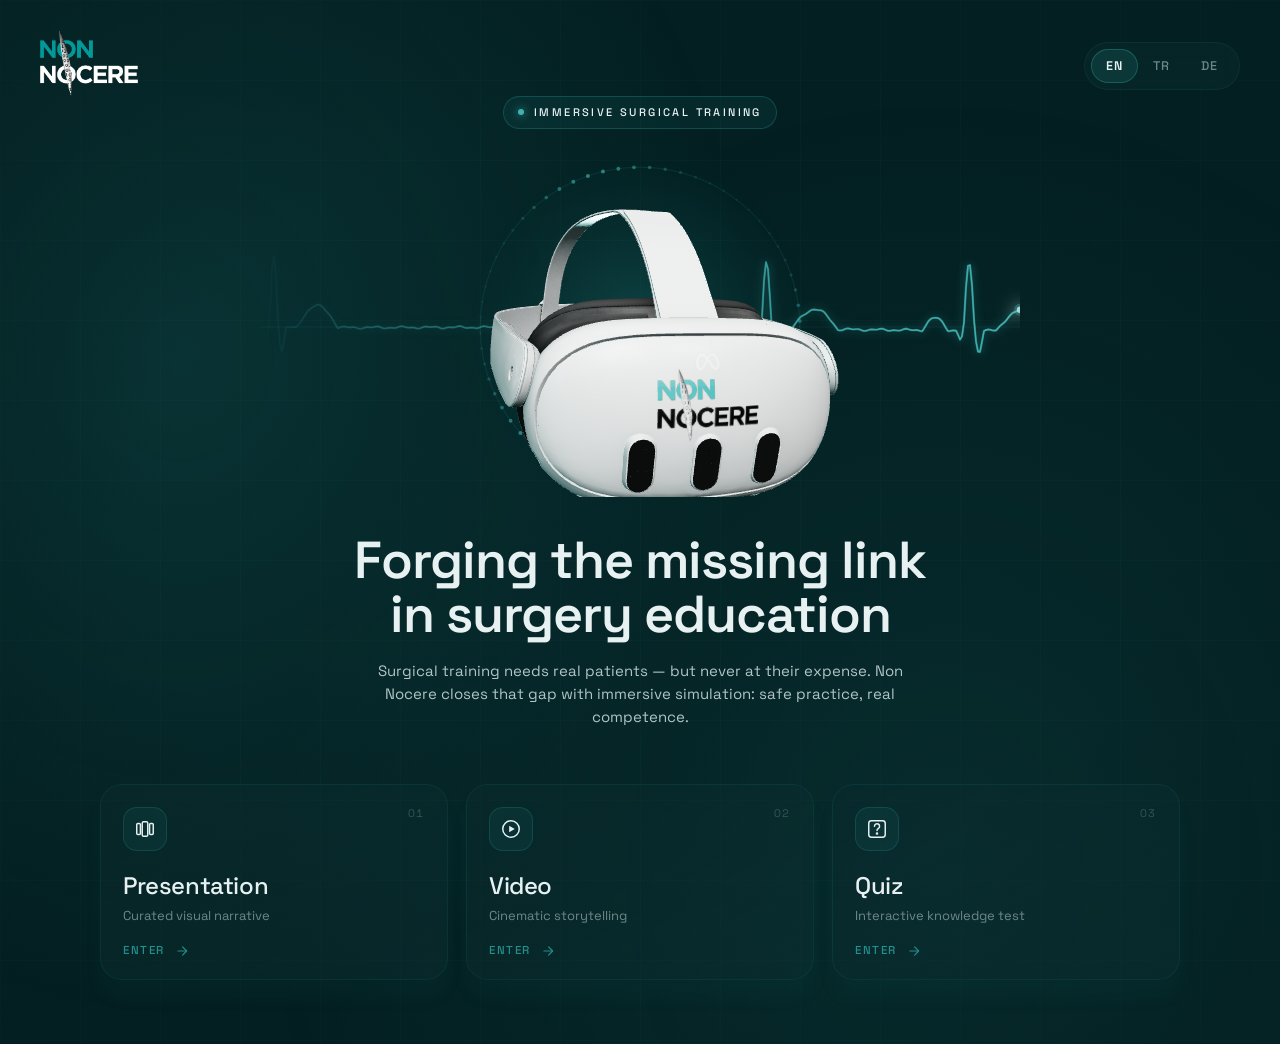
==== commit 609a2ffc: "Tidy folder layout: js/, css/, scripts/ Pulled the source files out of the repo root into purpose-na" ====
--- a/index.html
+++ b/index.html
@@ -5,14 +5,14 @@
     <meta name="viewport" content="width=device-width, initial-scale=1.0" />
     <title>Nonnocere</title>
     <meta name="description" content="Non Nocere — immersive surgical VR training. Forging the missing link in surgery education through realistic, safe, competency-based simulation." />
-    <link rel="icon" type="image/png" href="favicon.png" />
+    <link rel="icon" type="image/png" href="assets/favicon.png" />
     <link rel="preconnect" href="https://fonts.googleapis.com" />
     <link rel="preconnect" href="https://fonts.gstatic.com" crossorigin />
     <link
       href="https://fonts.googleapis.com/css2?family=Space+Grotesk:wght@400;500;600;700&display=swap"
       rel="stylesheet"
     />
-    <link rel="stylesheet" href="styles.css" />
+    <link rel="stylesheet" href="css/styles.css" />
 
     <!-- Warm the cache for the hero 3D scene so the model pops in fast. -->
     <link rel="modulepreload" href="vendor/three/three.module.min.js" />
@@ -137,6 +137,6 @@
       </div>
     </main>
 
-    <script src="app.js"></script>
+    <script src="js/app.js"></script>
   </body>
 </html>
--- a/css/styles.css
+++ b/css/styles.css
@@ -0,0 +1,1703 @@
+/* ============================================================
+   Nonnocere — Web (HTML/CSS port of the Flutter design)
+   ============================================================ */
+
+:root {
+  --bg: #041f21;
+  --surface: #0a2a2c;
+  --surface-elevated: #0f3437;
+
+  --primary: #248e8d;
+  --primary-muted: #1a6e6d;
+  --primary-glow: #3fb1b0;
+
+  --text-primary: #e8f1f2;
+  --text-secondary: #b1c5c6;
+  --text-tertiary: #6e8889;
+
+  --border-strong: rgba(36, 142, 141, 0.25);
+  --border-subtle: rgba(36, 142, 141, 0.12);
+  --border-hairline: rgba(232, 241, 242, 0.08);
+
+  --ease: cubic-bezier(0.22, 1, 0.36, 1);
+}
+
+* {
+  box-sizing: border-box;
+}
+
+html,
+body {
+  margin: 0;
+  padding: 0;
+  background: var(--bg);
+  color: var(--text-primary);
+  font-family: "Space Grotesk", -apple-system, BlinkMacSystemFont, "Segoe UI",
+    Roboto, sans-serif;
+  font-size: 16px;
+  line-height: 1.5;
+  -webkit-font-smoothing: antialiased;
+  -moz-osx-font-smoothing: grayscale;
+  text-rendering: optimizeLegibility;
+  min-height: 100%;
+}
+
+body {
+  min-height: 100vh;
+  overflow-x: hidden;
+  position: relative;
+}
+
+a {
+  color: inherit;
+  text-decoration: none;
+}
+
+button {
+  font-family: inherit;
+}
+
+/* ============================================================
+   Ambient background — radial glows + grid + vignette
+   ============================================================ */
+.ambient {
+  position: fixed;
+  inset: 0;
+  z-index: 0;
+  pointer-events: none;
+  background: var(--bg);
+}
+
+.ambient__canvas {
+  position: absolute;
+  inset: 0;
+  width: 100%;
+  height: 100%;
+  display: block;
+}
+
+.ambient__grid {
+  position: absolute;
+  inset: 0;
+  background-image:
+    linear-gradient(to right, rgba(36, 142, 141, 0.04) 1px, transparent 1px),
+    linear-gradient(to bottom, rgba(36, 142, 141, 0.04) 1px, transparent 1px);
+  background-size: 80px 80px;
+}
+
+.ambient__vignette {
+  position: absolute;
+  inset: 0;
+  background: radial-gradient(
+    ellipse at center,
+    transparent 55%,
+    rgba(4, 31, 33, 0.55) 100%
+  );
+}
+
+/* ============================================================
+   Header (logo + language switcher)
+   ============================================================ */
+.app-header {
+  position: fixed;
+  top: 0;
+  left: 0;
+  right: 0;
+  z-index: 10;
+  display: flex;
+  align-items: center;
+  justify-content: space-between;
+  padding: 28px 40px;
+  pointer-events: none;
+}
+
+.app-header > * {
+  pointer-events: auto;
+}
+
+.app-logo {
+  display: inline-flex;
+  align-items: center;
+}
+
+.app-logo img {
+  height: 76px;
+  width: auto;
+  display: block;
+  image-rendering: -webkit-optimize-contrast;
+}
+
+.lang-switcher {
+  display: inline-flex;
+  align-items: center;
+  gap: 0;
+  padding: 6px;
+  border-radius: 40px;
+  background: rgba(10, 42, 44, 0.55);
+  border: 1px solid var(--border-subtle);
+  backdrop-filter: blur(8px);
+  -webkit-backdrop-filter: blur(8px);
+}
+
+.lang-pill {
+  appearance: none;
+  border: 1px solid transparent;
+  background: transparent;
+  color: var(--text-tertiary);
+  padding: 8px 14px;
+  border-radius: 40px;
+  font-size: 12.5px;
+  font-weight: 500;
+  letter-spacing: 1.2px;
+  cursor: pointer;
+  transition: background 0.22s var(--ease), color 0.22s var(--ease),
+    border-color 0.22s var(--ease);
+}
+
+.lang-pill:hover {
+  background: rgba(36, 142, 141, 0.08);
+  color: var(--text-primary);
+}
+
+.lang-pill.is-active {
+  background: rgba(36, 142, 141, 0.18);
+  border-color: rgba(36, 142, 141, 0.45);
+  color: var(--text-primary);
+  font-weight: 600;
+}
+
+/* ============================================================
+   Home screen
+   ============================================================ */
+.home {
+  position: relative;
+  z-index: 1;
+  min-height: 100vh;
+  display: flex;
+  align-items: center;
+  justify-content: center;
+  padding: 96px 64px 64px;
+}
+
+.home__inner {
+  width: 100%;
+  max-width: 1080px;
+  display: flex;
+  flex-direction: column;
+  align-items: center;
+  text-align: center;
+}
+
+/* Tagline pill */
+.tagline {
+  display: inline-flex;
+  align-items: center;
+  gap: 10px;
+  padding: 7px 14px;
+  border-radius: 40px;
+  background: rgba(36, 142, 141, 0.1);
+  border: 1px solid rgba(36, 142, 141, 0.35);
+}
+
+.tagline__dot {
+  width: 6px;
+  height: 6px;
+  border-radius: 3px;
+  background: var(--primary-glow);
+  box-shadow: 0 0 8px 0.5px rgba(63, 177, 176, 0.7);
+}
+
+.tagline__text {
+  font-size: 11px;
+  font-weight: 500;
+  letter-spacing: 2.4px;
+  color: var(--text-primary);
+}
+
+/* Orbital core */
+.orbital {
+  margin: 28px 0 36px;
+  width: 100%;
+  max-width: 760px;
+  height: 340px;
+  position: relative;
+}
+
+.orbital canvas {
+  position: absolute;
+  inset: 0;
+  width: 100%;
+  height: 100%;
+  display: block;
+}
+
+#orbital-3d {
+  z-index: 2;
+}
+
+#orbital-canvas {
+  z-index: 1;
+}
+
+/* Hero text */
+.hero-title {
+  margin: 0 0 18px;
+  max-width: 720px;
+  font-size: 52px;
+  font-weight: 600;
+  line-height: 1.04;
+  letter-spacing: -1px;
+  color: var(--text-primary);
+}
+
+.hero-lead {
+  margin: 0 0 56px;
+  max-width: 560px;
+  color: var(--text-secondary);
+  font-size: 15px;
+  line-height: 1.55;
+}
+
+/* Menu grid */
+.menu-grid {
+  list-style: none;
+  padding: 0;
+  margin: 0;
+  width: 100%;
+  max-width: 1080px;
+  display: grid;
+  grid-template-columns: repeat(3, 1fr);
+  gap: 18px;
+  text-align: left;
+}
+
+.menu-grid > li {
+  display: flex;
+}
+
+.menu-card {
+  position: relative;
+  flex: 1;
+  display: flex;
+  flex-direction: column;
+  justify-content: space-between;
+  min-height: 188px;
+  padding: 22px 22px 20px;
+  border-radius: 22px;
+  border: 1px solid var(--border-subtle);
+  background: linear-gradient(
+    to bottom right,
+    rgba(10, 42, 44, 0.55),
+    rgba(15, 52, 55, 0.35)
+  );
+  box-shadow: 0 18px 18px rgba(36, 142, 141, 0.05);
+  color: var(--text-primary);
+  transition: transform 0.26s var(--ease), border-color 0.26s var(--ease),
+    background 0.26s var(--ease), box-shadow 0.26s var(--ease);
+  cursor: pointer;
+}
+
+.menu-card:hover {
+  transform: scale(1.015);
+  border-color: rgba(36, 142, 141, 0.55);
+  background: linear-gradient(
+    to bottom right,
+    rgba(36, 142, 141, 0.18),
+    rgba(10, 42, 44, 0.65)
+  );
+  box-shadow: 0 18px 36px rgba(36, 142, 141, 0.18);
+}
+
+.menu-card:active {
+  transform: scale(0.985);
+}
+
+.menu-card__index {
+  position: absolute;
+  top: 20px;
+  right: 22px;
+  font-size: 11px;
+  letter-spacing: 1.6px;
+  font-variant-numeric: tabular-nums;
+  color: rgba(110, 136, 137, 0.45);
+  transition: color 0.26s var(--ease);
+}
+
+.menu-card:hover .menu-card__index {
+  color: rgba(110, 136, 137, 0.9);
+}
+
+.menu-card__icon {
+  width: 44px;
+  height: 44px;
+  display: inline-flex;
+  align-items: center;
+  justify-content: center;
+  border-radius: 14px;
+  background: rgba(36, 142, 141, 0.1);
+  border: 1px solid rgba(36, 142, 141, 0.25);
+  color: var(--text-primary);
+  transition: background 0.26s var(--ease), border-color 0.26s var(--ease);
+}
+
+.menu-card__icon svg {
+  width: 22px;
+  height: 22px;
+}
+
+.menu-card:hover .menu-card__icon {
+  background: rgba(36, 142, 141, 0.18);
+  border-color: rgba(36, 142, 141, 0.5);
+}
+
+.menu-card__body {
+  display: flex;
+  flex-direction: column;
+  margin-top: 22px;
+}
+
+.menu-card__label {
+  font-size: 24px;
+  font-weight: 500;
+  letter-spacing: -0.4px;
+  line-height: 1.1;
+  color: var(--text-primary);
+}
+
+.menu-card__hint {
+  margin-top: 6px;
+  font-size: 13px;
+  color: var(--text-tertiary);
+  line-height: 1.55;
+}
+
+.menu-card__action {
+  margin-top: 16px;
+  display: inline-flex;
+  align-items: center;
+  gap: 10px;
+  color: var(--primary);
+  transition: color 0.24s var(--ease);
+}
+
+.menu-card:hover .menu-card__action {
+  color: var(--text-primary);
+}
+
+.menu-card__action-label {
+  font-size: 11.5px;
+  font-weight: 500;
+  letter-spacing: 1.6px;
+  text-transform: uppercase;
+}
+
+.menu-card__arrow {
+  width: 14px;
+  height: 14px;
+  transition: transform 0.24s var(--ease);
+}
+
+.menu-card:hover .menu-card__arrow {
+  transform: translateX(4px);
+}
+
+/* ============================================================
+   Stage screens (presentation / video / quiz)
+   ============================================================ */
+.stage {
+  position: relative;
+  z-index: 1;
+  min-height: 100vh;
+  display: flex;
+  flex-direction: column;
+  padding: 112px 64px 56px;
+  max-width: 1280px;
+  margin: 0 auto;
+}
+
+.back-button {
+  align-self: flex-start;
+  display: inline-flex;
+  align-items: center;
+  gap: 10px;
+  padding: 10px 16px;
+  border-radius: 40px;
+  border: 1px solid var(--border-subtle);
+  background: transparent;
+  color: var(--text-primary);
+  font-size: 11.5px;
+  font-weight: 500;
+  letter-spacing: 1.6px;
+  text-transform: uppercase;
+  cursor: pointer;
+  transition: background 0.22s var(--ease), border-color 0.22s var(--ease);
+}
+
+.back-button:hover {
+  background: rgba(36, 142, 141, 0.12);
+  border-color: rgba(36, 142, 141, 0.5);
+}
+
+.back-button__icon {
+  width: 14px;
+  height: 14px;
+  transition: transform 0.22s var(--ease);
+}
+
+.back-button:hover .back-button__icon {
+  transform: translateX(-4px);
+}
+
+.stage__head {
+  display: flex;
+  align-items: flex-start;
+  gap: 18px;
+  margin-top: 28px;
+}
+
+.stage__icon {
+  flex-shrink: 0;
+  width: 56px;
+  height: 56px;
+  display: inline-flex;
+  align-items: center;
+  justify-content: center;
+  border-radius: 16px;
+  background: rgba(36, 142, 141, 0.14);
+  border: 1px solid rgba(36, 142, 141, 0.4);
+  color: var(--text-primary);
+}
+
+.stage__icon svg {
+  width: 26px;
+  height: 26px;
+}
+
+.stage__heading {
+  display: flex;
+  flex-direction: column;
+  min-width: 0;
+}
+
+.stage__index {
+  font-size: 11px;
+  letter-spacing: 2.4px;
+  color: var(--primary);
+  font-weight: 500;
+}
+
+.stage__title {
+  margin: 6px 0 0;
+  font-size: 56px;
+  font-weight: 600;
+  letter-spacing: -1px;
+  line-height: 1.04;
+  color: var(--text-primary);
+}
+
+.stage__description {
+  margin: 18px 0 40px;
+  max-width: 620px;
+  font-size: 15px;
+  color: var(--text-secondary);
+  line-height: 1.55;
+}
+
+.stage__placeholder {
+  position: relative;
+  flex: 1;
+  min-height: 320px;
+  border-radius: 28px;
+  border: 1px solid var(--border-subtle);
+  background: linear-gradient(
+    to bottom right,
+    rgba(10, 42, 44, 0.55),
+    rgba(15, 52, 55, 0.25)
+  );
+  overflow: hidden;
+}
+
+.stage__stripes {
+  position: absolute;
+  inset: 0;
+  background-image: repeating-linear-gradient(
+    135deg,
+    rgba(36, 142, 141, 0.05) 0,
+    rgba(36, 142, 141, 0.05) 1px,
+    transparent 1px,
+    transparent 24px
+  );
+  pointer-events: none;
+}
+
+.stage__placeholder-inner {
+  position: relative;
+  height: 100%;
+  display: flex;
+  flex-direction: column;
+  align-items: center;
+  justify-content: center;
+  text-align: center;
+  padding: 40px 24px;
+}
+
+.badge {
+  display: inline-block;
+  padding: 7px 14px;
+  border-radius: 40px;
+  background: rgba(36, 142, 141, 0.12);
+  border: 1px solid rgba(36, 142, 141, 0.4);
+  color: var(--text-primary);
+  font-size: 11px;
+  font-weight: 500;
+  letter-spacing: 2.2px;
+  text-transform: uppercase;
+}
+
+.stage__message {
+  margin: 18px 0 0;
+  max-width: 560px;
+  font-size: 18px;
+  font-weight: 500;
+  letter-spacing: -0.2px;
+  color: var(--text-secondary);
+  line-height: 1.45;
+}
+
+/* ============================================================
+   Quiz screen
+   ============================================================ */
+.stage--quiz {
+  padding-bottom: 80px;
+}
+
+.quiz {
+  margin-top: 28px;
+  border-radius: 28px;
+  padding: 36px 36px 28px;
+  border: 1px solid var(--border-subtle);
+  background: linear-gradient(
+    to bottom right,
+    rgba(10, 42, 44, 0.55),
+    rgba(15, 52, 55, 0.3)
+  );
+  box-shadow: 0 24px 60px rgba(4, 31, 33, 0.45);
+  display: flex;
+  flex-direction: column;
+}
+
+.quiz__meta {
+  display: flex;
+  flex-direction: column;
+  gap: 14px;
+  margin-bottom: 28px;
+}
+
+.quiz__counter {
+  display: flex;
+  align-items: baseline;
+  justify-content: space-between;
+  gap: 12px;
+  font-size: 11.5px;
+  font-weight: 500;
+  letter-spacing: 2px;
+  text-transform: uppercase;
+  color: var(--text-tertiary);
+}
+
+.quiz__counter-numbers {
+  display: inline-flex;
+  align-items: baseline;
+  gap: 4px;
+  font-variant-numeric: tabular-nums;
+  color: var(--text-primary);
+  font-size: 13px;
+  letter-spacing: 1.4px;
+}
+
+.quiz__counter-sep {
+  color: var(--text-tertiary);
+}
+
+.quiz__progress {
+  position: relative;
+  width: 100%;
+  height: 3px;
+  border-radius: 3px;
+  background: rgba(36, 142, 141, 0.12);
+  overflow: hidden;
+}
+
+.quiz__progress-fill {
+  position: absolute;
+  inset: 0 auto 0 0;
+  width: 0%;
+  background: linear-gradient(
+    to right,
+    var(--primary),
+    var(--primary-glow)
+  );
+  box-shadow: 0 0 12px rgba(63, 177, 176, 0.55);
+  transition: width 0.4s var(--ease);
+}
+
+.quiz__question {
+  margin: 0 0 28px;
+  font-size: 28px;
+  font-weight: 600;
+  line-height: 1.22;
+  letter-spacing: -0.5px;
+  color: var(--text-primary);
+  min-height: 1.22em;
+}
+
+.quiz__options {
+  list-style: none;
+  padding: 0;
+  margin: 0 0 32px;
+  display: flex;
+  flex-direction: column;
+  gap: 10px;
+}
+
+.quiz-option {
+  width: 100%;
+  text-align: left;
+  display: flex;
+  align-items: center;
+  gap: 14px;
+  padding: 16px 18px;
+  border-radius: 16px;
+  border: 1px solid var(--border-subtle);
+  background: rgba(10, 42, 44, 0.35);
+  color: var(--text-primary);
+  font-size: 15px;
+  font-weight: 500;
+  line-height: 1.4;
+  letter-spacing: -0.1px;
+  cursor: pointer;
+  transition: background 0.22s var(--ease), border-color 0.22s var(--ease),
+    transform 0.22s var(--ease), color 0.22s var(--ease);
+}
+
+.quiz-option:hover {
+  border-color: rgba(36, 142, 141, 0.45);
+  background: rgba(36, 142, 141, 0.08);
+  transform: translateX(2px);
+}
+
+.quiz-option:focus-visible {
+  outline: 2px solid var(--primary-glow);
+  outline-offset: 2px;
+}
+
+.quiz-option__marker {
+  flex-shrink: 0;
+  width: 28px;
+  height: 28px;
+  border-radius: 8px;
+  border: 1px solid rgba(36, 142, 141, 0.35);
+  background: rgba(36, 142, 141, 0.08);
+  display: inline-flex;
+  align-items: center;
+  justify-content: center;
+  font-size: 12px;
+  letter-spacing: 1px;
+  font-weight: 600;
+  color: var(--primary);
+  transition: background 0.22s var(--ease), border-color 0.22s var(--ease),
+    color 0.22s var(--ease);
+}
+
+.quiz-option__label {
+  flex: 1;
+  min-width: 0;
+}
+
+.quiz-option__check {
+  flex-shrink: 0;
+  width: 18px;
+  height: 18px;
+  color: var(--primary-glow);
+  opacity: 0;
+  transform: scale(0.7);
+  transition: opacity 0.22s var(--ease), transform 0.22s var(--ease);
+}
+
+.quiz-option.is-selected {
+  border-color: rgba(36, 142, 141, 0.6);
+  background: rgba(36, 142, 141, 0.16);
+}
+
+.quiz-option.is-selected .quiz-option__marker {
+  background: var(--primary);
+  border-color: var(--primary);
+  color: var(--text-primary);
+}
+
+.quiz-option.is-selected .quiz-option__check {
+  opacity: 1;
+  transform: scale(1);
+}
+
+.quiz__nav {
+  display: flex;
+  align-items: center;
+  justify-content: space-between;
+  gap: 12px;
+  padding-top: 22px;
+  border-top: 1px solid var(--border-hairline);
+}
+
+.quiz-btn {
+  appearance: none;
+  display: inline-flex;
+  align-items: center;
+  gap: 10px;
+  padding: 12px 22px;
+  border-radius: 40px;
+  border: 1px solid transparent;
+  font-size: 11.5px;
+  font-weight: 600;
+  letter-spacing: 1.6px;
+  text-transform: uppercase;
+  cursor: pointer;
+  background: transparent;
+  color: var(--text-primary);
+  transition: background 0.22s var(--ease), border-color 0.22s var(--ease),
+    color 0.22s var(--ease), opacity 0.22s var(--ease), transform 0.22s var(--ease);
+}
+
+.quiz-btn svg {
+  width: 14px;
+  height: 14px;
+}
+
+.quiz-btn:disabled,
+.quiz-btn[disabled] {
+  opacity: 0.35;
+  cursor: not-allowed;
+}
+
+.quiz-btn--ghost {
+  border-color: var(--border-subtle);
+  color: var(--text-secondary);
+}
+
+.quiz-btn--ghost:not(:disabled):hover {
+  border-color: rgba(36, 142, 141, 0.5);
+  background: rgba(36, 142, 141, 0.1);
+  color: var(--text-primary);
+}
+
+.quiz-btn--ghost:not(:disabled):hover svg:first-child {
+  transform: translateX(-3px);
+}
+
+.quiz-btn--primary {
+  background: linear-gradient(
+    to right,
+    rgba(36, 142, 141, 0.85),
+    rgba(63, 177, 176, 0.85)
+  );
+  color: var(--bg);
+  border-color: rgba(63, 177, 176, 0.65);
+  box-shadow: 0 8px 24px rgba(36, 142, 141, 0.3);
+}
+
+.quiz-btn--primary:not(:disabled):hover {
+  transform: translateY(-1px);
+  box-shadow: 0 12px 28px rgba(36, 142, 141, 0.4);
+}
+
+.quiz-btn--primary:not(:disabled):hover svg:last-child {
+  transform: translateX(3px);
+}
+
+.quiz-btn svg {
+  transition: transform 0.22s var(--ease);
+}
+
+.quiz[hidden],
+.quiz-result[hidden] {
+  display: none !important;
+}
+
+/* Result */
+.quiz-result {
+  margin-top: 28px;
+  border-radius: 28px;
+  padding: 56px 36px;
+  border: 1px solid var(--border-subtle);
+  background: linear-gradient(
+    to bottom right,
+    rgba(10, 42, 44, 0.55),
+    rgba(15, 52, 55, 0.3)
+  );
+  box-shadow: 0 24px 60px rgba(4, 31, 33, 0.45);
+  text-align: center;
+  display: flex;
+  flex-direction: column;
+  align-items: center;
+}
+
+.quiz-result__icon {
+  margin: 28px 0 18px;
+  width: 96px;
+  height: 96px;
+  border-radius: 50%;
+  display: inline-flex;
+  align-items: center;
+  justify-content: center;
+  background: rgba(36, 142, 141, 0.12);
+  border: 1px solid rgba(63, 177, 176, 0.45);
+  color: var(--primary-glow);
+  box-shadow:
+    0 0 0 6px rgba(63, 177, 176, 0.06),
+    0 18px 40px rgba(36, 142, 141, 0.2);
+}
+
+.quiz-result__icon svg {
+  width: 48px;
+  height: 48px;
+}
+
+.quiz-result__title {
+  margin: 6px 0 14px;
+  font-size: 36px;
+  font-weight: 600;
+  color: var(--text-primary);
+  letter-spacing: -0.8px;
+  background: linear-gradient(
+    to bottom,
+    var(--text-primary),
+    var(--primary-glow)
+  );
+  -webkit-background-clip: text;
+  background-clip: text;
+  -webkit-text-fill-color: transparent;
+}
+
+.quiz-result__message {
+  margin: 0 0 36px;
+  max-width: 480px;
+  font-size: 15px;
+  line-height: 1.6;
+  color: var(--text-secondary);
+}
+
+.quiz-result__actions {
+  display: flex;
+  gap: 12px;
+  flex-wrap: wrap;
+  justify-content: center;
+}
+
+/* ============================================================
+   Gallery (presentations / videos)
+   ============================================================ */
+.gallery {
+  margin-top: 24px;
+}
+
+.gallery__empty {
+  border-radius: 24px;
+  border: 1px dashed rgba(36, 142, 141, 0.35);
+  background: rgba(10, 42, 44, 0.35);
+  padding: 56px 32px;
+  text-align: center;
+  color: var(--text-tertiary);
+  font-size: 14px;
+  line-height: 1.6;
+}
+
+.gallery__grid {
+  list-style: none;
+  padding: 0;
+  margin: 0;
+  display: grid;
+  grid-template-columns: repeat(auto-fill, minmax(280px, 1fr));
+  gap: 18px;
+}
+
+.gallery-card {
+  appearance: none;
+  display: flex;
+  flex-direction: column;
+  text-align: left;
+  width: 100%;
+  padding: 0;
+  border-radius: 22px;
+  overflow: hidden;
+  border: 1px solid var(--border-subtle);
+  background: linear-gradient(
+    to bottom right,
+    rgba(10, 42, 44, 0.55),
+    rgba(15, 52, 55, 0.3)
+  );
+  color: var(--text-primary);
+  cursor: pointer;
+  transition: transform 0.26s var(--ease), border-color 0.26s var(--ease),
+    box-shadow 0.26s var(--ease);
+  position: relative;
+}
+
+.gallery-card:hover {
+  transform: translateY(-3px);
+  border-color: rgba(36, 142, 141, 0.55);
+  box-shadow: 0 22px 44px rgba(36, 142, 141, 0.22);
+}
+
+.gallery-card__thumb {
+  display: block;
+  position: relative;
+  aspect-ratio: 16 / 10;
+  background: linear-gradient(
+    135deg,
+    rgba(36, 142, 141, 0.22),
+    rgba(15, 52, 55, 0.6)
+  );
+  border-bottom: 1px solid var(--border-subtle);
+  overflow: hidden;
+}
+
+.gallery-card__thumb img,
+.gallery-card__thumb video {
+  position: absolute;
+  inset: 0;
+  width: 100%;
+  height: 100%;
+  object-fit: cover;
+  display: block;
+}
+
+.gallery-card__play {
+  position: absolute;
+  inset: 0;
+  display: flex;
+  align-items: center;
+  justify-content: center;
+  background: linear-gradient(
+    to bottom,
+    rgba(4, 31, 33, 0.0),
+    rgba(4, 31, 33, 0.4)
+  );
+  color: var(--text-primary);
+  pointer-events: none;
+}
+
+.gallery-card__play svg {
+  width: 56px;
+  height: 56px;
+  background: rgba(36, 142, 141, 0.85);
+  border-radius: 50%;
+  padding: 12px 10px 12px 14px;
+  box-shadow: 0 12px 32px rgba(4, 31, 33, 0.6);
+  border: 1px solid rgba(63, 177, 176, 0.5);
+}
+
+.gallery-card__doc {
+  position: absolute;
+  inset: 0;
+  display: flex;
+  align-items: center;
+  justify-content: center;
+  color: rgba(63, 177, 176, 0.65);
+}
+
+.gallery-card__doc svg {
+  width: 64px;
+  height: 64px;
+}
+
+.gallery-card__thumb[data-kind="pdf"] {
+  background-image: repeating-linear-gradient(
+    135deg,
+    rgba(36, 142, 141, 0.06) 0,
+    rgba(36, 142, 141, 0.06) 1px,
+    transparent 1px,
+    transparent 18px
+  );
+}
+
+.gallery-card__body {
+  display: flex;
+  flex-direction: column;
+  gap: 4px;
+  padding: 16px 18px 8px;
+}
+
+.gallery-card__title {
+  font-size: 16px;
+  font-weight: 500;
+  letter-spacing: -0.2px;
+  color: var(--text-primary);
+  line-height: 1.3;
+  display: -webkit-box;
+  -webkit-line-clamp: 2;
+  -webkit-box-orient: vertical;
+  overflow: hidden;
+}
+
+.gallery-card__meta {
+  font-size: 10.5px;
+  font-weight: 600;
+  letter-spacing: 1.6px;
+  color: var(--text-tertiary);
+  text-transform: uppercase;
+}
+
+.gallery-card__action {
+  margin: 0 18px 16px;
+  align-self: flex-start;
+  display: inline-flex;
+  align-items: center;
+  font-size: 11px;
+  font-weight: 600;
+  letter-spacing: 1.6px;
+  color: var(--primary);
+  padding-top: 8px;
+  border-top: 1px solid var(--border-hairline);
+  width: calc(100% - 36px);
+  transition: color 0.22s var(--ease);
+}
+
+.gallery-card:hover .gallery-card__action {
+  color: var(--text-primary);
+}
+
+/* ============================================================
+   Slideshow (single-slide presenter)
+   ============================================================ */
+.slideshow {
+  position: relative;
+  margin-top: 24px;
+  border-radius: 28px;
+  border: 1px solid var(--border-subtle);
+  background: linear-gradient(
+    to bottom right,
+    rgba(10, 42, 44, 0.55),
+    rgba(15, 52, 55, 0.3)
+  );
+  box-shadow: 0 24px 60px rgba(4, 31, 33, 0.45);
+  padding: 24px 24px 18px;
+  user-select: none;
+}
+
+.slideshow__viewport {
+  position: relative;
+  width: 100%;
+  aspect-ratio: 16 / 9;
+  border-radius: 18px;
+  overflow: hidden;
+  background: #000;
+  box-shadow: inset 0 0 0 1px rgba(232, 241, 242, 0.06);
+}
+
+.slideshow__slide {
+  position: absolute;
+  inset: 0;
+  display: flex;
+  align-items: center;
+  justify-content: center;
+  background: #000;
+  opacity: 0;
+  visibility: hidden;
+  transition: opacity 0.45s var(--ease), visibility 0s linear 0.45s;
+}
+
+.slideshow__slide.is-active {
+  opacity: 1;
+  visibility: visible;
+  transition: opacity 0.45s var(--ease);
+  z-index: 1;
+}
+
+.slideshow__slide img,
+.slideshow__slide video {
+  width: 100%;
+  height: 100%;
+  object-fit: contain;
+  display: block;
+  background: #000;
+}
+
+.slideshow__slide iframe {
+  width: 100%;
+  height: 100%;
+  border: 0;
+  background: #fff;
+}
+
+.slideshow__slide a {
+  color: var(--text-primary);
+  padding: 16px 28px;
+  border-radius: 40px;
+  border: 1px solid var(--border-subtle);
+  font-size: 13px;
+  letter-spacing: 1.4px;
+  text-transform: uppercase;
+}
+
+/* Side nav arrows — overlap viewport, centered vertically */
+.slideshow__nav {
+  position: absolute;
+  top: 50%;
+  transform: translateY(-50%);
+  width: 56px;
+  height: 56px;
+  border-radius: 50%;
+  border: 1px solid var(--border-subtle);
+  background: rgba(10, 42, 44, 0.78);
+  color: var(--text-primary);
+  display: inline-flex;
+  align-items: center;
+  justify-content: center;
+  cursor: pointer;
+  z-index: 5;
+  backdrop-filter: blur(8px);
+  -webkit-backdrop-filter: blur(8px);
+  box-shadow: 0 12px 28px rgba(4, 31, 33, 0.55);
+  transition: background 0.22s var(--ease), border-color 0.22s var(--ease),
+    transform 0.22s var(--ease), opacity 0.22s var(--ease);
+}
+
+.slideshow__nav:hover {
+  background: rgba(36, 142, 141, 0.65);
+  border-color: rgba(63, 177, 176, 0.6);
+  transform: translateY(-50%) scale(1.06);
+}
+
+.slideshow__nav:active {
+  transform: translateY(-50%) scale(0.96);
+}
+
+.slideshow__nav svg {
+  width: 22px;
+  height: 22px;
+}
+
+.slideshow__nav--prev {
+  left: 12px;
+}
+
+.slideshow__nav--next {
+  right: 12px;
+}
+
+.slideshow__nav[hidden] {
+  display: none;
+}
+
+/* Fullscreen toggle (top-right of slideshow) */
+.slideshow__fullscreen {
+  position: absolute;
+  top: 36px;
+  right: 36px;
+  width: 40px;
+  height: 40px;
+  border-radius: 12px;
+  border: 1px solid var(--border-subtle);
+  background: rgba(10, 42, 44, 0.72);
+  color: var(--text-primary);
+  display: inline-flex;
+  align-items: center;
+  justify-content: center;
+  cursor: pointer;
+  z-index: 6;
+  backdrop-filter: blur(8px);
+  -webkit-backdrop-filter: blur(8px);
+  opacity: 0;
+  transform: translateY(-4px);
+  transition: background 0.22s var(--ease), border-color 0.22s var(--ease),
+    transform 0.22s var(--ease), opacity 0.22s var(--ease);
+}
+
+.slideshow:hover .slideshow__fullscreen,
+.slideshow__fullscreen:focus-visible,
+.slideshow.is-fullscreen .slideshow__fullscreen {
+  opacity: 1;
+  transform: translateY(0);
+}
+
+.slideshow__fullscreen:hover {
+  background: rgba(36, 142, 141, 0.6);
+  border-color: rgba(63, 177, 176, 0.6);
+}
+
+.slideshow__fullscreen svg {
+  width: 18px;
+  height: 18px;
+}
+
+.slideshow__fs-exit { display: none; }
+.slideshow.is-fullscreen .slideshow__fs-enter { display: none; }
+.slideshow.is-fullscreen .slideshow__fs-exit  { display: inline; }
+
+/* Fullscreen layout — element fills the viewport */
+.slideshow.is-fullscreen,
+.slideshow:fullscreen {
+  position: fixed;
+  inset: 0;
+  width: 100vw;
+  height: 100vh;
+  margin: 0;
+  padding: 0;
+  border-radius: 0;
+  border: 0;
+  background: #000;
+  box-shadow: none;
+  z-index: 1000;
+  display: flex;
+  flex-direction: column;
+}
+
+.slideshow.is-fullscreen .slideshow__viewport {
+  flex: 1;
+  width: 100%;
+  height: 100%;
+  aspect-ratio: auto;
+  border-radius: 0;
+  box-shadow: none;
+}
+
+.slideshow.is-fullscreen .slideshow__slide img,
+.slideshow.is-fullscreen .slideshow__slide video {
+  object-fit: contain;
+}
+
+.slideshow.is-fullscreen .slideshow__nav {
+  width: 64px;
+  height: 64px;
+}
+
+.slideshow.is-fullscreen .slideshow__nav--prev { left: 28px; }
+.slideshow.is-fullscreen .slideshow__nav--next { right: 28px; }
+
+.slideshow.is-fullscreen .slideshow__fullscreen {
+  top: 24px;
+  right: 24px;
+}
+
+.slideshow.is-fullscreen .slideshow__footer {
+  position: absolute;
+  bottom: 0;
+  left: 0;
+  right: 0;
+  padding: 18px 32px 22px;
+  margin: 0;
+  background: linear-gradient(
+    to top,
+    rgba(0, 0, 0, 0.72),
+    rgba(0, 0, 0, 0)
+  );
+  pointer-events: none;
+}
+
+.slideshow.is-fullscreen .slideshow__footer * {
+  pointer-events: auto;
+}
+
+/* Footer: counter + dots + title */
+.slideshow__footer {
+  margin-top: 18px;
+  display: grid;
+  grid-template-columns: auto 1fr auto;
+  align-items: center;
+  gap: 18px;
+}
+
+.slideshow__counter {
+  font-size: 12px;
+  font-weight: 600;
+  letter-spacing: 1.6px;
+  font-variant-numeric: tabular-nums;
+  color: var(--text-tertiary);
+}
+
+.slideshow__counter-sep {
+  margin: 0 4px;
+}
+
+.slideshow__dots {
+  display: inline-flex;
+  align-items: center;
+  justify-content: center;
+  gap: 8px;
+  flex-wrap: wrap;
+}
+
+.slideshow__dot {
+  appearance: none;
+  border: 0;
+  width: 8px;
+  height: 8px;
+  border-radius: 50%;
+  background: rgba(232, 241, 242, 0.18);
+  cursor: pointer;
+  padding: 0;
+  transition: background 0.22s var(--ease), width 0.22s var(--ease);
+}
+
+.slideshow__dot:hover {
+  background: rgba(232, 241, 242, 0.35);
+}
+
+.slideshow__dot.is-active {
+  background: var(--primary-glow);
+  width: 22px;
+  border-radius: 4px;
+  box-shadow: 0 0 8px rgba(63, 177, 176, 0.6);
+}
+
+.slideshow__title {
+  font-size: 12.5px;
+  letter-spacing: 1.2px;
+  color: var(--text-secondary);
+  text-transform: uppercase;
+  font-weight: 500;
+  text-align: right;
+  max-width: 280px;
+  overflow: hidden;
+  text-overflow: ellipsis;
+  white-space: nowrap;
+}
+
+.slideshow__empty {
+  position: absolute;
+  inset: 24px;
+  border-radius: 18px;
+  border: 1px dashed rgba(36, 142, 141, 0.35);
+  background: rgba(10, 42, 44, 0.35);
+  display: flex;
+  align-items: center;
+  justify-content: center;
+  text-align: center;
+  padding: 32px;
+  color: var(--text-tertiary);
+  font-size: 14px;
+  line-height: 1.6;
+  z-index: 10;
+}
+
+.slideshow__empty[hidden] {
+  display: none;
+}
+
+/* ============================================================
+   Viewer modal (full-screen overlay)
+   ============================================================ */
+.viewer {
+  position: fixed;
+  inset: 0;
+  z-index: 100;
+  background: rgba(2, 18, 19, 0.86);
+  backdrop-filter: blur(14px);
+  -webkit-backdrop-filter: blur(14px);
+  display: flex;
+  flex-direction: column;
+  align-items: center;
+  justify-content: center;
+  padding: 48px 32px 24px;
+  animation: viewer-in 0.28s var(--ease);
+}
+
+.viewer[hidden] {
+  display: none !important;
+}
+
+@keyframes viewer-in {
+  from { opacity: 0; backdrop-filter: blur(0px); }
+  to   { opacity: 1; }
+}
+
+.viewer__close {
+  position: absolute;
+  top: 18px;
+  right: 18px;
+  width: 44px;
+  height: 44px;
+  border-radius: 50%;
+  background: rgba(10, 42, 44, 0.8);
+  border: 1px solid var(--border-subtle);
+  color: var(--text-primary);
+  display: inline-flex;
+  align-items: center;
+  justify-content: center;
+  cursor: pointer;
+  transition: background 0.22s var(--ease), border-color 0.22s var(--ease),
+    transform 0.22s var(--ease);
+}
+
+.viewer__close:hover {
+  background: rgba(36, 142, 141, 0.25);
+  border-color: rgba(36, 142, 141, 0.6);
+  transform: rotate(90deg);
+}
+
+.viewer__close svg {
+  width: 18px;
+  height: 18px;
+}
+
+.viewer__stage {
+  flex: 1;
+  width: 100%;
+  max-width: 1200px;
+  display: flex;
+  align-items: center;
+  justify-content: center;
+  min-height: 0;
+}
+
+.viewer__image,
+.viewer__video {
+  max-width: 100%;
+  max-height: 100%;
+  border-radius: 16px;
+  box-shadow: 0 30px 80px rgba(0, 0, 0, 0.6);
+  background: #000;
+}
+
+.viewer__pdf {
+  width: 100%;
+  height: 100%;
+  border: 0;
+  border-radius: 16px;
+  background: #fff;
+  box-shadow: 0 30px 80px rgba(0, 0, 0, 0.6);
+}
+
+.viewer__caption {
+  margin: 18px 0 0;
+  font-size: 13px;
+  letter-spacing: 1.4px;
+  text-transform: uppercase;
+  color: var(--text-secondary);
+}
+
+.viewer__download {
+  padding: 18px 28px;
+  border-radius: 40px;
+  background: var(--primary);
+  color: var(--bg);
+  font-weight: 600;
+  letter-spacing: 1.4px;
+  text-transform: uppercase;
+}
+
+/* ============================================================
+   Responsive — match Flutter breakpoints (980 / 720)
+   ============================================================ */
+@media (max-width: 980px) {
+  .home {
+    padding: 96px 40px 56px;
+  }
+
+  .orbital {
+    max-width: 620px;
+    height: 280px;
+  }
+
+  .hero-title {
+    font-size: 42px;
+  }
+
+  .stage__title {
+    font-size: 48px;
+  }
+}
+
+@media (max-width: 720px) {
+  .app-header {
+    padding: 18px 20px;
+  }
+
+  .app-logo img {
+    height: 56px;
+  }
+
+  .home {
+    padding: 88px 24px 40px;
+  }
+
+  .orbital {
+    max-width: 460px;
+    height: 220px;
+    margin: 22px 0 28px;
+  }
+
+  .hero-title {
+    font-size: 32px;
+    letter-spacing: -0.6px;
+  }
+
+  .hero-lead {
+    font-size: 14px;
+    margin-bottom: 44px;
+  }
+
+  .menu-grid {
+    grid-template-columns: 1fr;
+    max-width: 420px;
+    gap: 14px;
+  }
+
+  .stage {
+    padding: 96px 24px 40px;
+  }
+
+  .stage__head {
+    gap: 14px;
+  }
+
+  .stage__icon {
+    width: 48px;
+    height: 48px;
+    border-radius: 14px;
+  }
+
+  .stage__icon svg {
+    width: 22px;
+    height: 22px;
+  }
+
+  .stage__title {
+    font-size: 40px;
+  }
+
+  .stage__description {
+    margin-bottom: 32px;
+    font-size: 14px;
+  }
+
+  .quiz {
+    padding: 24px 22px 20px;
+    border-radius: 22px;
+  }
+
+  .quiz__question {
+    font-size: 22px;
+    margin-bottom: 22px;
+  }
+
+  .quiz-option {
+    padding: 14px 14px;
+    font-size: 14px;
+    gap: 12px;
+  }
+
+  .quiz-option__marker {
+    width: 26px;
+    height: 26px;
+  }
+
+  .quiz__nav {
+    flex-direction: row;
+    gap: 8px;
+  }
+
+  .quiz-btn {
+    padding: 11px 16px;
+    font-size: 11px;
+    letter-spacing: 1.4px;
+    gap: 8px;
+    flex: 1;
+    justify-content: center;
+  }
+
+  .quiz-result {
+    padding: 40px 22px;
+    border-radius: 22px;
+  }
+
+  .quiz-result__icon {
+    width: 80px;
+    height: 80px;
+  }
+
+  .quiz-result__icon svg {
+    width: 40px;
+    height: 40px;
+  }
+
+  .quiz-result__title {
+    font-size: 28px;
+  }
+
+  .gallery__grid {
+    grid-template-columns: 1fr;
+    gap: 14px;
+  }
+
+  .slideshow {
+    padding: 14px 14px 14px;
+    border-radius: 22px;
+  }
+
+  .slideshow__nav {
+    width: 44px;
+    height: 44px;
+  }
+
+  .slideshow__nav--prev {
+    left: 8px;
+  }
+
+  .slideshow__nav--next {
+    right: 8px;
+  }
+
+  .slideshow__nav svg {
+    width: 18px;
+    height: 18px;
+  }
+
+  .slideshow__footer {
+    grid-template-columns: 1fr;
+    text-align: center;
+    gap: 10px;
+  }
+
+  .slideshow__title {
+    text-align: center;
+    max-width: none;
+  }
+
+  /* Touch devices: fullscreen button always visible */
+  .slideshow__fullscreen {
+    top: 22px;
+    right: 22px;
+    opacity: 1;
+    transform: none;
+  }
+
+  .viewer {
+    padding: 56px 16px 18px;
+  }
+
+  .viewer__close {
+    top: 12px;
+    right: 12px;
+    width: 40px;
+    height: 40px;
+  }
+}
+
+@media (max-width: 480px) {
+  .lang-pill {
+    padding: 7px 11px;
+    font-size: 11.5px;
+  }
+}
+
+/* Reduced motion */
+@media (prefers-reduced-motion: reduce) {
+  *,
+  *::before,
+  *::after {
+    animation-duration: 0.001ms !important;
+    animation-iteration-count: 1 !important;
+    transition-duration: 0.001ms !important;
+  }
+}
